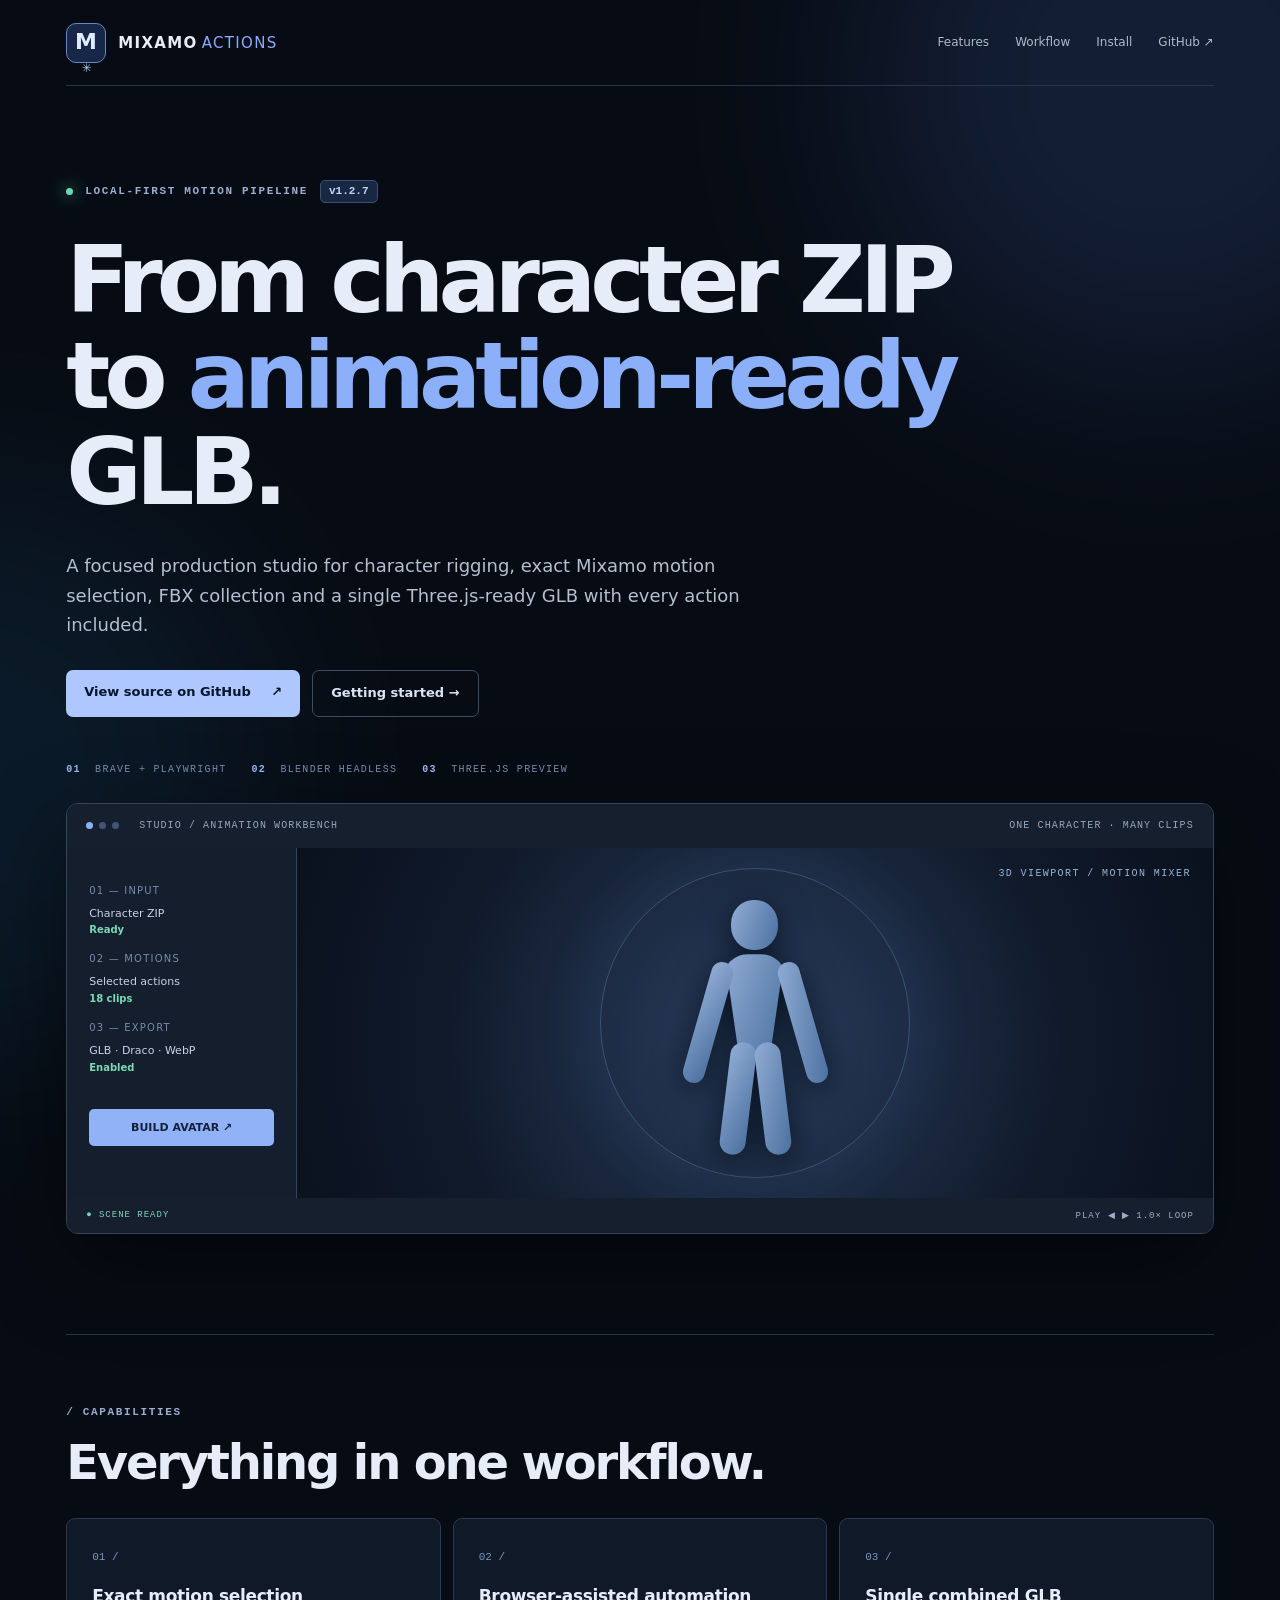
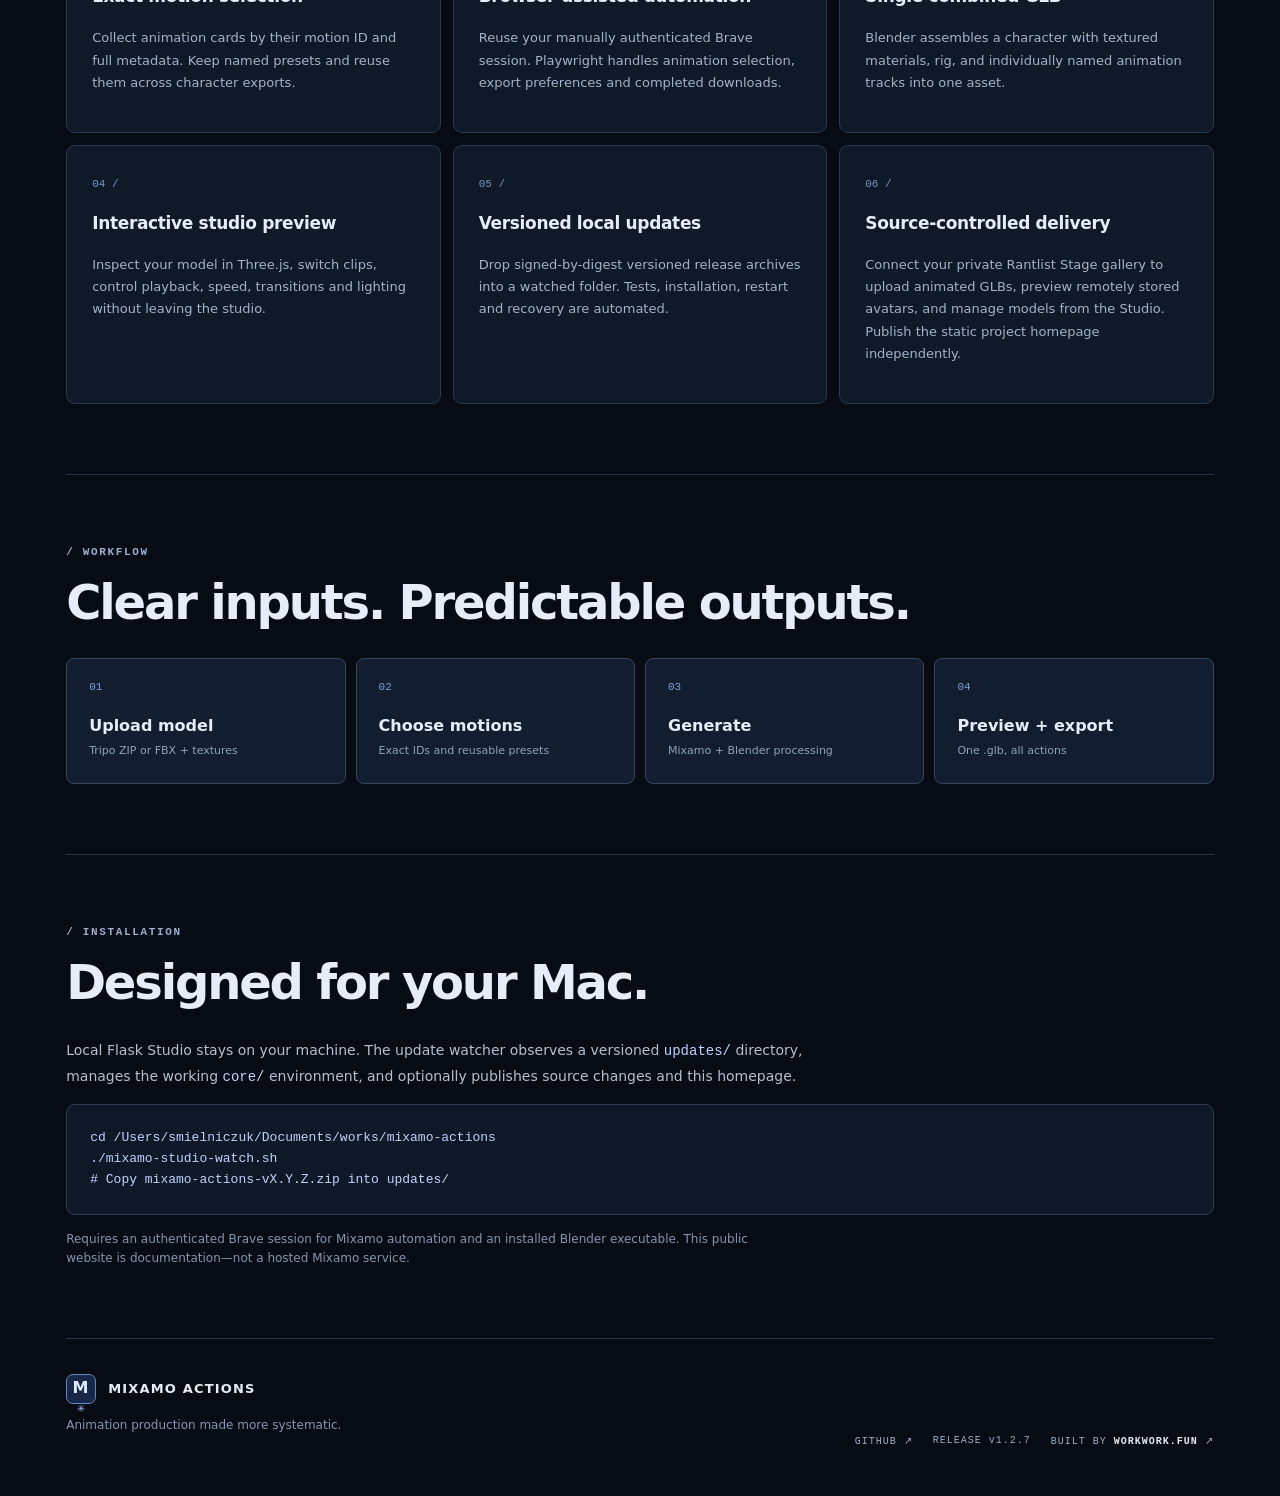
==== site/index.html @ d32d321e "release: mixamo-actions v1.2.7" ====
<!doctype html>
<html lang="en">
<head>
<meta charset="utf-8"><meta name="viewport" content="width=device-width, initial-scale=1">
<meta name="theme-color" content="#070c14"><meta name="description" content="Mixamo Actions — local motion production studio. Build animation-ready GLB characters from Mixamo and Blender.">
<title>Mixamo Actions · Animation Studio by WORKWORK.FUN</title>
<link rel="icon" type="image/svg+xml" href="favicon.svg"><link rel="stylesheet" href="styles.css">
</head>
<body>
<div class="glow glow-a"></div><div class="glow glow-b"></div>
<div class="shell">
  <header><a class="brand" href="#top" aria-label="Mixamo Actions home"><span class="mark">M<span>✳</span></span><span>MIXAMO<span class="light">ACTIONS</span></span></a><nav><a href="#features">Features</a><a href="#workflow">Workflow</a><a href="#install">Install</a><a href="https://github.com/sylwesterdigital/mixamo-actions" rel="noopener noreferrer" target="_blank">GitHub ↗</a></nav></header>
  <main id="top"><section class="hero">
    <div class="eyebrow"><span class="signal"></span> LOCAL-FIRST MOTION PIPELINE <span class="version" id="version">v1.2.7</span></div>
    <h1>From character ZIP<br>to <em>animation-ready</em> GLB.</h1>
    <p class="lead">A focused production studio for character rigging, exact Mixamo motion selection, FBX collection and a single Three.js-ready GLB with every action included.</p>
    <div class="hero-actions"><a class="action primary" href="https://github.com/sylwesterdigital/mixamo-actions" target="_blank" rel="noopener">View source on GitHub <span>↗</span></a><a class="action ghost" href="#install">Getting started →</a></div>
    <div class="facts"><span><b>01</b> BRAVE + PLAYWRIGHT</span><span><b>02</b> BLENDER HEADLESS</span><span><b>03</b> THREE.JS PREVIEW</span></div>
    <div class="stage"><div class="stage-top"><div class="three-lights"><span></span><span></span><span></span></div><span>STUDIO / ANIMATION WORKBENCH</span><span class="stage-count">ONE CHARACTER · MANY CLIPS</span></div><div class="stage-content"><div class="stage-side"><div class="mini-tag">01 — INPUT</div><div class="mini-entry">Character ZIP <strong>Ready</strong></div><div class="mini-tag">02 — MOTIONS</div><div class="mini-entry">Selected actions <strong>18 clips</strong></div><div class="mini-tag">03 — EXPORT</div><div class="mini-entry">GLB · Draco · WebP <strong>Enabled</strong></div><span class="stage-button">BUILD AVATAR ↗</span></div><div class="stage-visual"><div class="model"><div class="head"></div><div class="torso"></div><div class="arm l"></div><div class="arm r"></div><div class="leg l"></div><div class="leg r"></div></div><div class="rings"></div><span class="stage-label">3D VIEWPORT / MOTION MIXER</span></div></div><div class="stage-bottom">● SCENE READY <span>PLAY  ◀  ▶  1.0×  LOOP</span></div></div>
  </section>
  <section class="section" id="features"><div class="section-id">/ CAPABILITIES</div><h2>Everything in one workflow.</h2><div class="grid"><article><span class="num">01 /</span><h3>Exact motion selection</h3><p>Collect animation cards by their motion ID and full metadata. Keep named presets and reuse them across character exports.</p></article><article><span class="num">02 /</span><h3>Browser-assisted automation</h3><p>Reuse your manually authenticated Brave session. Playwright handles animation selection, export preferences and completed downloads.</p></article><article><span class="num">03 /</span><h3>Single combined GLB</h3><p>Blender assembles a character with textured materials, rig, and individually named animation tracks into one asset.</p></article><article><span class="num">04 /</span><h3>Interactive studio preview</h3><p>Inspect your model in Three.js, switch clips, control playback, speed, transitions and lighting without leaving the studio.</p></article><article><span class="num">05 /</span><h3>Versioned local updates</h3><p>Drop signed-by-digest versioned release archives into a watched folder. Tests, installation, restart and recovery are automated.</p></article><article><span class="num">06 /</span><h3>Source-controlled delivery</h3><p>Connect your private Rantlist Stage gallery to upload animated GLBs, preview remotely stored avatars, and manage models from the Studio. Publish the static project homepage independently.</p></article></div></section>
  <section class="section workflow" id="workflow"><div class="section-id">/ WORKFLOW</div><h2>Clear inputs. Predictable outputs.</h2><div class="pipeline"><div><b>01</b><span>Upload model</span><small>Tripo ZIP or FBX + textures</small></div><div><b>02</b><span>Choose motions</span><small>Exact IDs and reusable presets</small></div><div><b>03</b><span>Generate</span><small>Mixamo + Blender processing</small></div><div><b>04</b><span>Preview + export</span><small>One .glb, all actions</small></div></div></section>
  <section class="section install" id="install"><div class="section-id">/ INSTALLATION</div><h2>Designed for your Mac.</h2><p>Local Flask Studio stays on your machine. The update watcher observes a versioned <code>updates/</code> directory, manages the working <code>core/</code> environment, and optionally publishes source changes and this homepage.</p><pre><code>cd /Users/smielniczuk/Documents/works/mixamo-actions
./mixamo-studio-watch.sh
# Copy mixamo-actions-vX.Y.Z.zip into updates/</code></pre><div class="install-note">Requires an authenticated Brave session for Mixamo automation and an installed Blender executable. This public website is documentation—not a hosted Mixamo service.</div></section>
  </main>
  <footer><div><span class="brand footer-brand"><span class="mark">M<span>✳</span></span>MIXAMO ACTIONS</span><p>Animation production made more systematic.</p></div><div class="footer-right"><a href="https://github.com/sylwesterdigital/mixamo-actions" target="_blank" rel="noopener">GITHUB ↗</a><span id="footerVersion">RELEASE v1.2.7</span><span>BUILT BY <a href="https://workwork.fun" target="_blank" rel="noopener"><strong>WORKWORK.FUN</strong> ↗</a></span></div></footer>
</div><script src="release.js" defer></script>
</body></html>
---- site/styles.css ----
:root{--bg:#070c14;--text:#e6edf8;--muted:#8996ab;--line:#27354a;--accent:#acc4ff}*{box-sizing:border-box}html{scroll-behavior:smooth}body{margin:0;background:var(--bg);color:var(--text);font:14px/1.6 system-ui,-apple-system,'Segoe UI',sans-serif}a{color:inherit;text-decoration:none}a:focus-visible{outline:2px solid #a6bfff;outline-offset:4px}.glow{position:absolute;z-index:-1;pointer-events:none;border-radius:50%;filter:blur(100px);opacity:.16}.glow-a{width:600px;height:600px;background:#567cdd;top:-220px;right:-180px}.glow-b{width:550px;height:550px;background:#236894;top:500px;left:-300px}.shell{max-width:1250px;margin:auto;padding:0 clamp(18px,4vw,52px)}header{height:86px;display:flex;align-items:center;justify-content:space-between;border-bottom:1px solid var(--line)}.brand{font-size:15px;font-weight:900;letter-spacing:.09em;display:flex;align-items:center;gap:12px}.brand .light{font-weight:400;color:#8daaff;margin-left:4px}.mark{display:grid;place-items:center;background:#172747;color:#e0ecff;border:1px solid #6588c0;border-radius:10px;width:40px;height:40px;font-size:22px;letter-spacing:-.16em;padding-right:4px}.mark span{font-size:12px;color:#acc7ff;margin-left:1px}nav{display:flex;align-items:center;gap:26px;color:#aeb9ca;font-size:12px}nav a:hover,.footer-right a:hover{color:#dfeaff}.hero{padding:94px 0 100px}.eyebrow,.section-id{font:700 11px/1.4 ui-monospace,Menlo,monospace;letter-spacing:.15em;color:#9aafd1}.eyebrow{display:flex;align-items:center;gap:12px}.signal{width:7px;height:7px;border-radius:50%;background:#65dcb4;box-shadow:0 0 16px #63d9bc}.version{border:1px solid #395078;background:#182742;padding:3px 8px;border-radius:5px;letter-spacing:0;color:#c3d5ff}.hero h1{font-size:clamp(46px,7.2vw,96px);letter-spacing:-.065em;font-weight:750;line-height:1.04;margin:30px 0;max-width:990px}.hero h1 em{font-style:normal;color:#8baff8}.lead{color:#b5bfd0;max-width:690px;font-size:18px;line-height:1.65}.hero-actions{display:flex;gap:12px;margin:30px 0 47px;flex-wrap:wrap}.action{padding:12px 18px;border-radius:7px;font-weight:700;font-size:13px}.action.primary{background:#afc7ff;color:#07162c}.action.primary:hover{background:#d5e2ff}.action.ghost{border:1px solid #3d4c66;color:#d9e4f5}.action span{margin-left:16px}.facts{display:flex;flex-wrap:wrap;gap:25px;margin-bottom:28px;font:10px ui-monospace,monospace;letter-spacing:.13em;color:#768aaa}.facts b{color:#96b6eb;margin-right:7px}.stage{border:1px solid #33445c;border-radius:12px;background:#101927;overflow:hidden;box-shadow:0 30px 90px #0007}.stage-top,.stage-bottom{height:44px;padding:0 19px;display:flex;align-items:center;gap:20px;background:#151f2e;font:10px ui-monospace,monospace;letter-spacing:.11em;color:#95a7c0}.stage-top .three-lights{display:flex;gap:6px}.three-lights span{height:7px;width:7px;background:#425576;border-radius:50%}.three-lights span:first-child{background:#8ab1fa}.stage-count{margin-left:auto}.stage-content{display:grid;grid-template-columns:230px 1fr;min-height:350px}.stage-side{padding:22px;background:#141e2d;border-right:1px solid #33445c}.mini-tag{font-size:10px;color:#748cae;letter-spacing:.12em;margin:13px 0 6px}.mini-entry{font-size:11px;color:#c5d3e5}.mini-entry strong{font-size:10px;color:#7bd9b7;display:block}.stage-button{display:block;padding:10px;background:#92b2f7;color:#13213b;border-radius:5px;font-size:11px;font-weight:850;text-align:center;margin-top:33px}.stage-visual{position:relative;display:grid;place-items:center;background:radial-gradient(circle at 50% 55%,#2b3e5e 0%,#101a2b 62%,#0a111e 100%);overflow:hidden}.stage-visual:after{content:'';position:absolute;width:120%;height:100%;left:-10%;top:40%;background:repeating-linear-gradient(transparent 0px,transparent 32px,#6e91bd29 33px);transform:perspective(450px) rotateX(68deg);transform-origin:bottom}.model{height:245px;width:130px;position:relative;z-index:2;filter:drop-shadow(0 8px 16px #081322)}.model div{position:absolute;background:linear-gradient(110deg,#91add5,#4b709f);border-radius:25px}.model .head{width:47px;height:50px;left:41px;top:0;border-radius:48%}.model .torso{width:63px;height:100px;left:33px;top:54px;clip-path:polygon(2% 0,98% 0,75% 100%,25% 100%)}.model .arm{width:22px;height:125px;top:60px}.model .arm.l{left:7px;transform:rotate(16deg)}.model .arm.r{right:6px;transform:rotate(-16deg)}.model .leg{width:26px;height:113px;top:142px}.model .leg.l{left:35px;transform:rotate(7deg)}.model .leg.r{right:34px;transform:rotate(-7deg)}.rings{border:1px solid #88bbfb44;width:310px;height:310px;border-radius:50%;position:absolute;z-index:1;box-shadow:0 0 80px #7cacff15}.stage-label{position:absolute;top:20px;right:22px;color:#97b5d8;font:10px monospace;letter-spacing:.14em}.stage-bottom{height:35px;font-size:9px;color:#7fd2b7;justify-content:space-between}.stage-bottom span{color:#9faccc}.section{padding:70px 0;border-top:1px solid #27354a}.section h2{font-size:clamp(30px,4vw,48px);line-height:1.14;letter-spacing:-.045em;margin:15px 0 28px}.grid{display:grid;grid-template-columns:repeat(3,1fr);gap:12px}.grid article{background:#101928;border:1px solid #283a54;padding:25px;border-radius:9px;min-height:205px}.num{color:#7795c0;font:11px monospace}.grid h3{font-size:17px;letter-spacing:-.02em}.grid p{color:#a4b3c8;font-size:13px;line-height:1.7}.pipeline{display:grid;grid-template-columns:repeat(4,1fr);gap:10px}.pipeline>div{border:1px solid #344762;border-radius:8px;padding:22px;background:#121e30}.pipeline b{display:block;color:#7c9fd2;font:11px monospace;margin-bottom:20px}.pipeline span{display:block;font-size:16px;font-weight:750}.pipeline small{color:#8fa2be;font-size:11px}.install>p{max-width:760px;color:#b3c0d1;line-height:1.8}.install code{font-family:ui-monospace,SFMono-Regular,monospace;color:#bed4ff}.install pre{background:#0f1827;border:1px solid #293e5a;padding:23px;border-radius:9px;overflow:auto;font-size:13px}.install-note{margin-top:15px;color:#8395b0;font-size:12px;max-width:720px}footer{border-top:1px solid #2b3a51;padding:35px 0 50px;display:flex;align-items:flex-end;justify-content:space-between;gap:25px}footer p{font-size:12px;color:#8497b4}.footer-brand{font-size:13px}.footer-brand .mark{height:30px;width:30px;font-size:16px;border-radius:7px}.footer-brand .mark span{font-size:10px}.footer-right{display:flex;flex-wrap:wrap;gap:20px;font:10px monospace;letter-spacing:.1em;color:#9baec7}.footer-right strong{color:#e1e9f6}@media(max-width:800px){nav{gap:13px;font-size:11px}.grid{grid-template-columns:repeat(2,1fr)}.pipeline{grid-template-columns:repeat(2,1fr)}.hero{padding:65px 0}.stage-content{grid-template-columns:190px 1fr}}@media(max-width:540px){header{height:70px}nav a:not(:last-child){display:none}.hero{padding:48px 0}.hero h1{font-size:45px}.lead{font-size:15px}.stage-count,.stage-label{display:none}.stage-content{grid-template-columns:1fr}.stage-side{display:none}.stage-visual{height:300px}.grid{grid-template-columns:1fr}.pipeline{grid-template-columns:1fr}footer{align-items:flex-start;flex-direction:column}.section{padding:55px 0}}
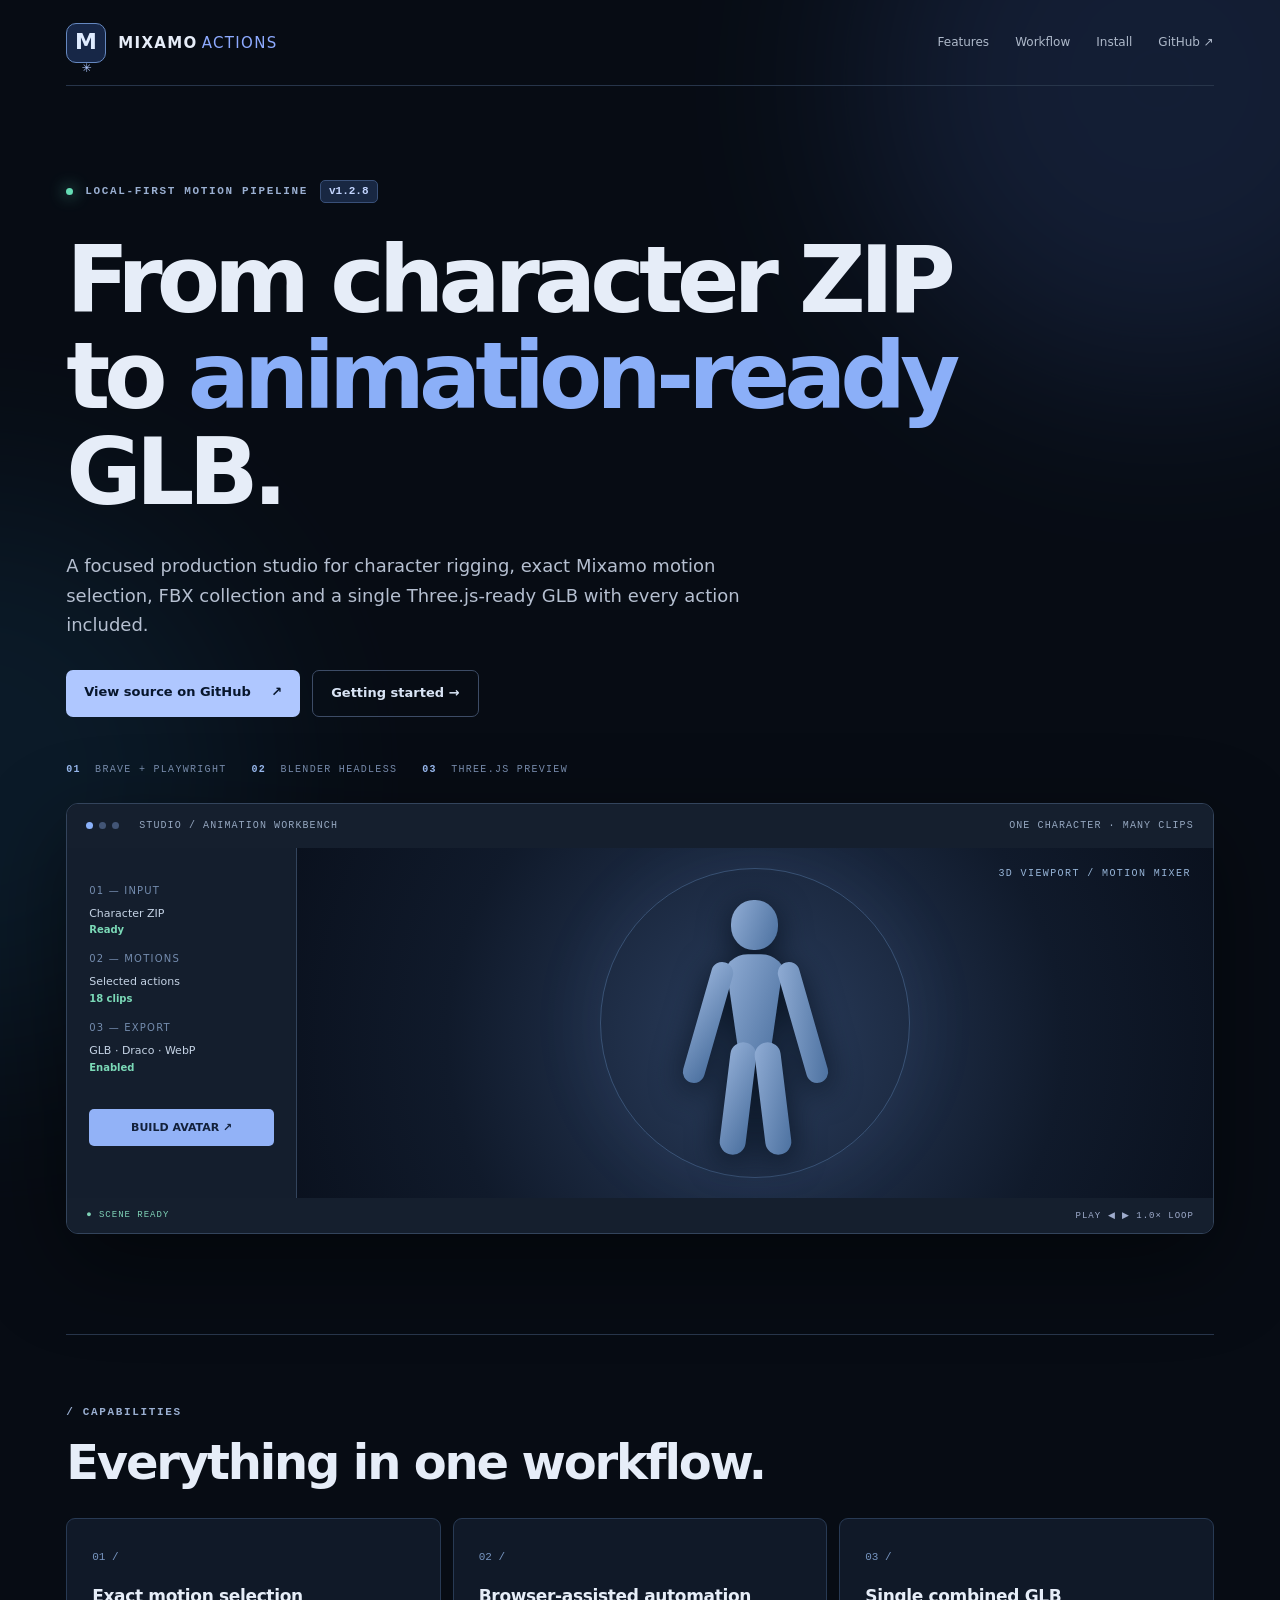
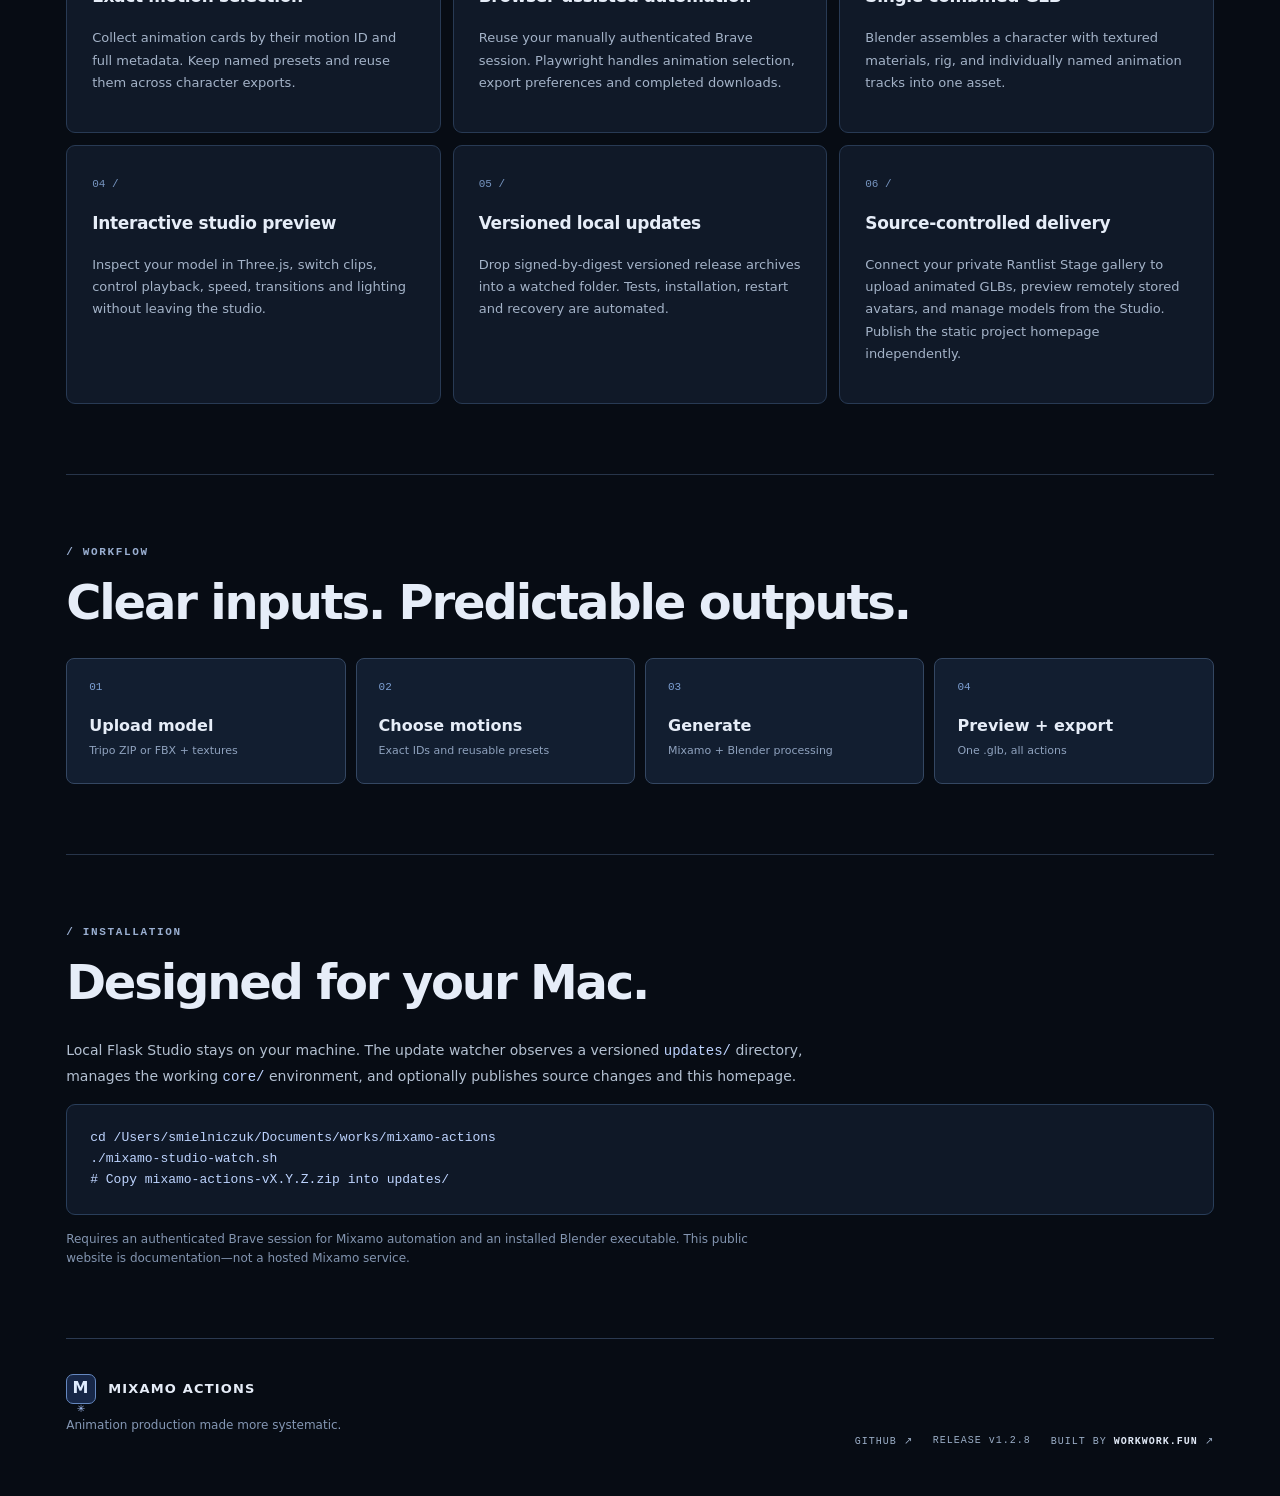
==== commit b12f35ce: "release: mixamo-actions v1.2.8" ====
--- a/site/index.html
+++ b/site/index.html
@@ -11,7 +11,7 @@
 <div class="shell">
   <header><a class="brand" href="#top" aria-label="Mixamo Actions home"><span class="mark">M<span>✳</span></span><span>MIXAMO<span class="light">ACTIONS</span></span></a><nav><a href="#features">Features</a><a href="#workflow">Workflow</a><a href="#install">Install</a><a href="https://github.com/sylwesterdigital/mixamo-actions" rel="noopener noreferrer" target="_blank">GitHub ↗</a></nav></header>
   <main id="top"><section class="hero">
-    <div class="eyebrow"><span class="signal"></span> LOCAL-FIRST MOTION PIPELINE <span class="version" id="version">v1.2.7</span></div>
+    <div class="eyebrow"><span class="signal"></span> LOCAL-FIRST MOTION PIPELINE <span class="version" id="version">v1.2.8</span></div>
     <h1>From character ZIP<br>to <em>animation-ready</em> GLB.</h1>
     <p class="lead">A focused production studio for character rigging, exact Mixamo motion selection, FBX collection and a single Three.js-ready GLB with every action included.</p>
     <div class="hero-actions"><a class="action primary" href="https://github.com/sylwesterdigital/mixamo-actions" target="_blank" rel="noopener">View source on GitHub <span>↗</span></a><a class="action ghost" href="#install">Getting started →</a></div>
@@ -24,6 +24,6 @@
 ./mixamo-studio-watch.sh
 # Copy mixamo-actions-vX.Y.Z.zip into updates/</code></pre><div class="install-note">Requires an authenticated Brave session for Mixamo automation and an installed Blender executable. This public website is documentation—not a hosted Mixamo service.</div></section>
   </main>
-  <footer><div><span class="brand footer-brand"><span class="mark">M<span>✳</span></span>MIXAMO ACTIONS</span><p>Animation production made more systematic.</p></div><div class="footer-right"><a href="https://github.com/sylwesterdigital/mixamo-actions" target="_blank" rel="noopener">GITHUB ↗</a><span id="footerVersion">RELEASE v1.2.7</span><span>BUILT BY <a href="https://workwork.fun" target="_blank" rel="noopener"><strong>WORKWORK.FUN</strong> ↗</a></span></div></footer>
+  <footer><div><span class="brand footer-brand"><span class="mark">M<span>✳</span></span>MIXAMO ACTIONS</span><p>Animation production made more systematic.</p></div><div class="footer-right"><a href="https://github.com/sylwesterdigital/mixamo-actions" target="_blank" rel="noopener">GITHUB ↗</a><span id="footerVersion">RELEASE v1.2.8</span><span>BUILT BY <a href="https://workwork.fun" target="_blank" rel="noopener"><strong>WORKWORK.FUN</strong> ↗</a></span></div></footer>
 </div><script src="release.js" defer></script>
 </body></html>
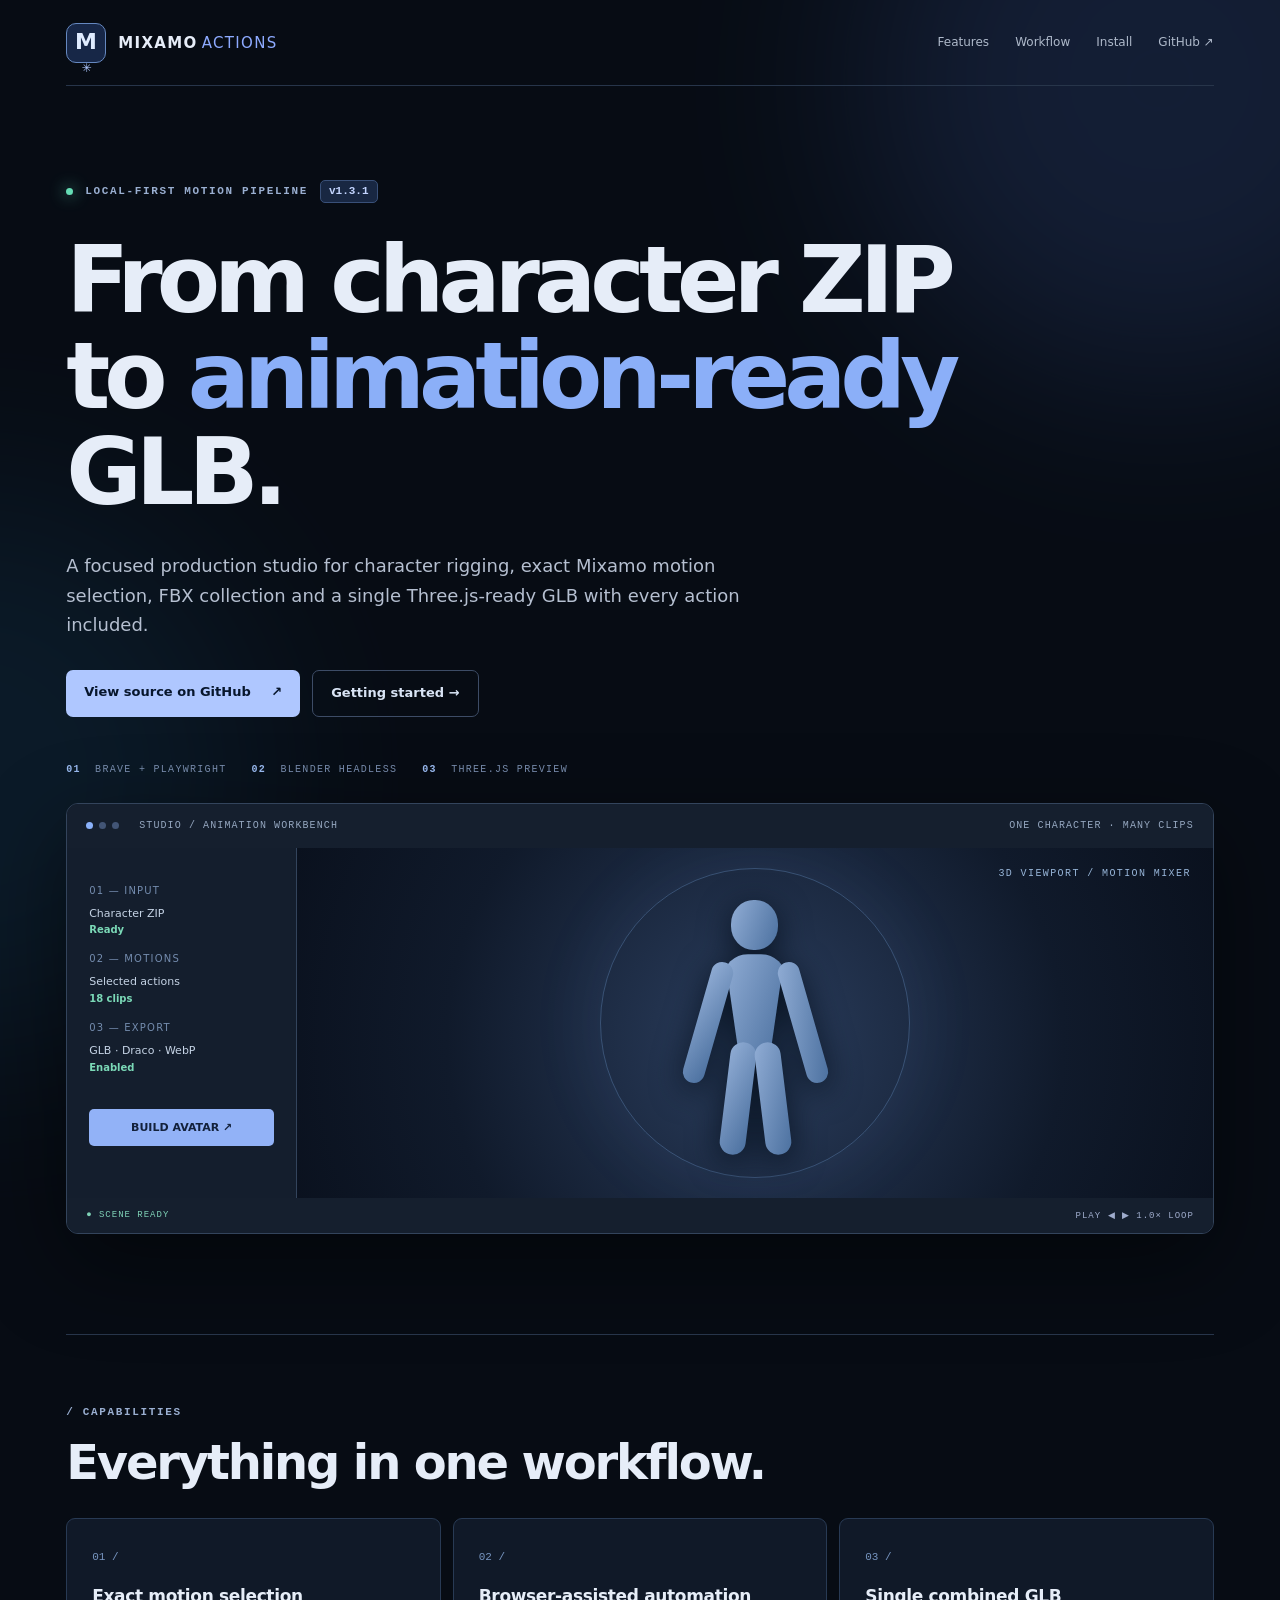
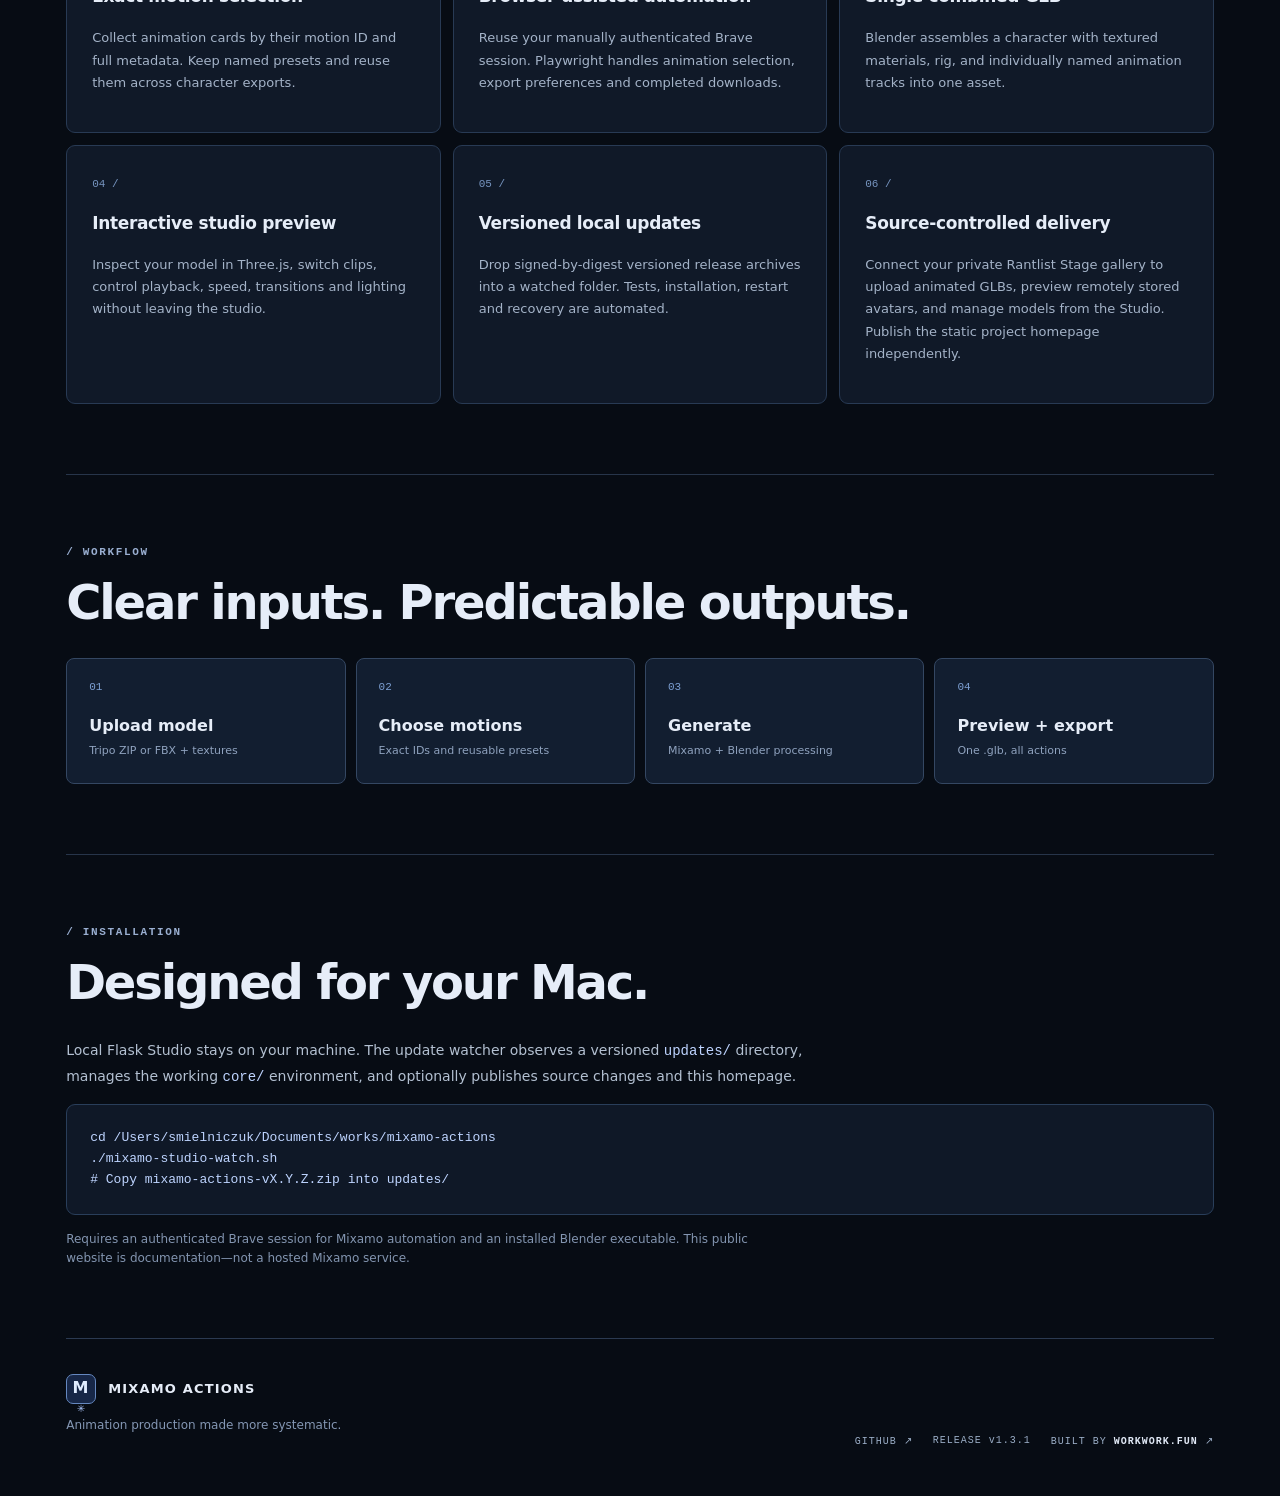
==== commit d43bd6f1: "release: mixamo-actions v1.3.1" ====
--- a/site/index.html
+++ b/site/index.html
@@ -11,7 +11,7 @@
 <div class="shell">
   <header><a class="brand" href="#top" aria-label="Mixamo Actions home"><span class="mark">M<span>✳</span></span><span>MIXAMO<span class="light">ACTIONS</span></span></a><nav><a href="#features">Features</a><a href="#workflow">Workflow</a><a href="#install">Install</a><a href="https://github.com/sylwesterdigital/mixamo-actions" rel="noopener noreferrer" target="_blank">GitHub ↗</a></nav></header>
   <main id="top"><section class="hero">
-    <div class="eyebrow"><span class="signal"></span> LOCAL-FIRST MOTION PIPELINE <span class="version" id="version">v1.2.8</span></div>
+    <div class="eyebrow"><span class="signal"></span> LOCAL-FIRST MOTION PIPELINE <span class="version" id="version">v1.3.1</span></div>
     <h1>From character ZIP<br>to <em>animation-ready</em> GLB.</h1>
     <p class="lead">A focused production studio for character rigging, exact Mixamo motion selection, FBX collection and a single Three.js-ready GLB with every action included.</p>
     <div class="hero-actions"><a class="action primary" href="https://github.com/sylwesterdigital/mixamo-actions" target="_blank" rel="noopener">View source on GitHub <span>↗</span></a><a class="action ghost" href="#install">Getting started →</a></div>
@@ -24,6 +24,6 @@
 ./mixamo-studio-watch.sh
 # Copy mixamo-actions-vX.Y.Z.zip into updates/</code></pre><div class="install-note">Requires an authenticated Brave session for Mixamo automation and an installed Blender executable. This public website is documentation—not a hosted Mixamo service.</div></section>
   </main>
-  <footer><div><span class="brand footer-brand"><span class="mark">M<span>✳</span></span>MIXAMO ACTIONS</span><p>Animation production made more systematic.</p></div><div class="footer-right"><a href="https://github.com/sylwesterdigital/mixamo-actions" target="_blank" rel="noopener">GITHUB ↗</a><span id="footerVersion">RELEASE v1.2.8</span><span>BUILT BY <a href="https://workwork.fun" target="_blank" rel="noopener"><strong>WORKWORK.FUN</strong> ↗</a></span></div></footer>
+  <footer><div><span class="brand footer-brand"><span class="mark">M<span>✳</span></span>MIXAMO ACTIONS</span><p>Animation production made more systematic.</p></div><div class="footer-right"><a href="https://github.com/sylwesterdigital/mixamo-actions" target="_blank" rel="noopener">GITHUB ↗</a><span id="footerVersion">RELEASE v1.3.1</span><span>BUILT BY <a href="https://workwork.fun" target="_blank" rel="noopener"><strong>WORKWORK.FUN</strong> ↗</a></span></div></footer>
 </div><script src="release.js" defer></script>
 </body></html>
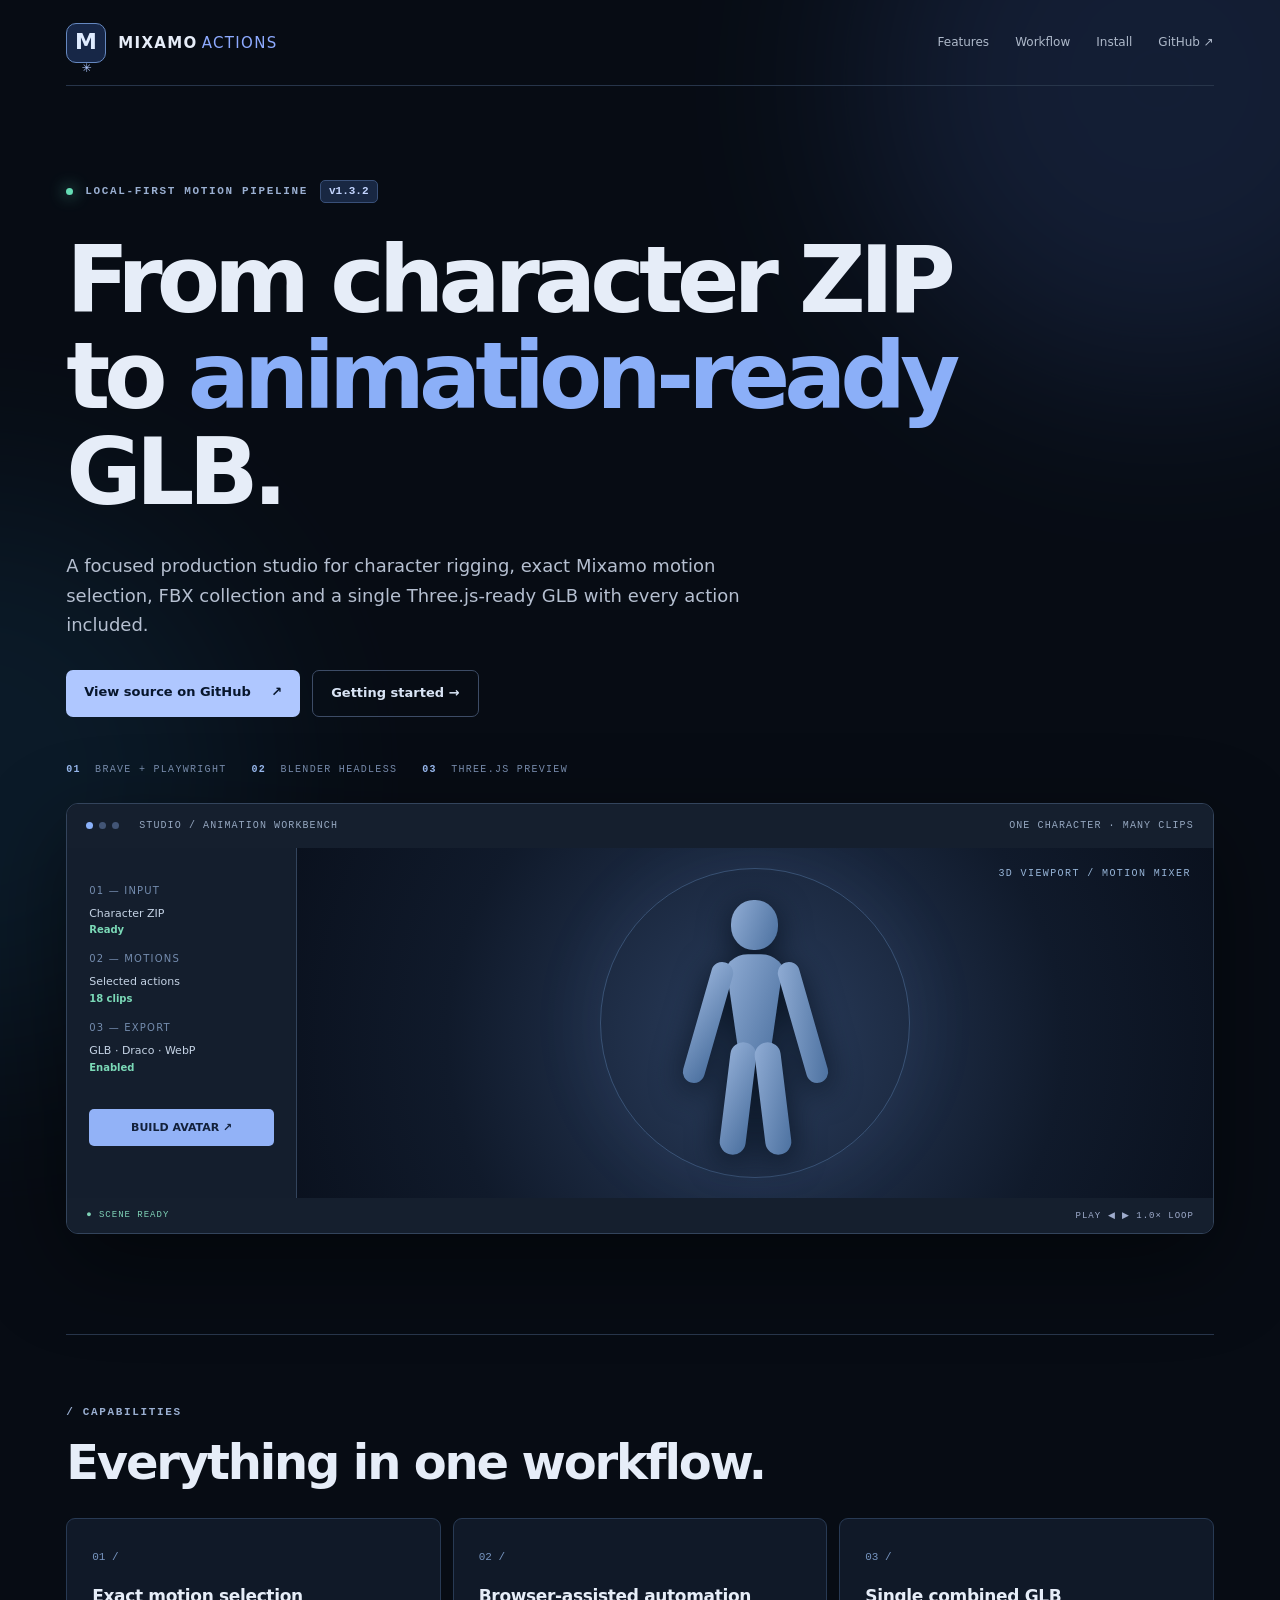
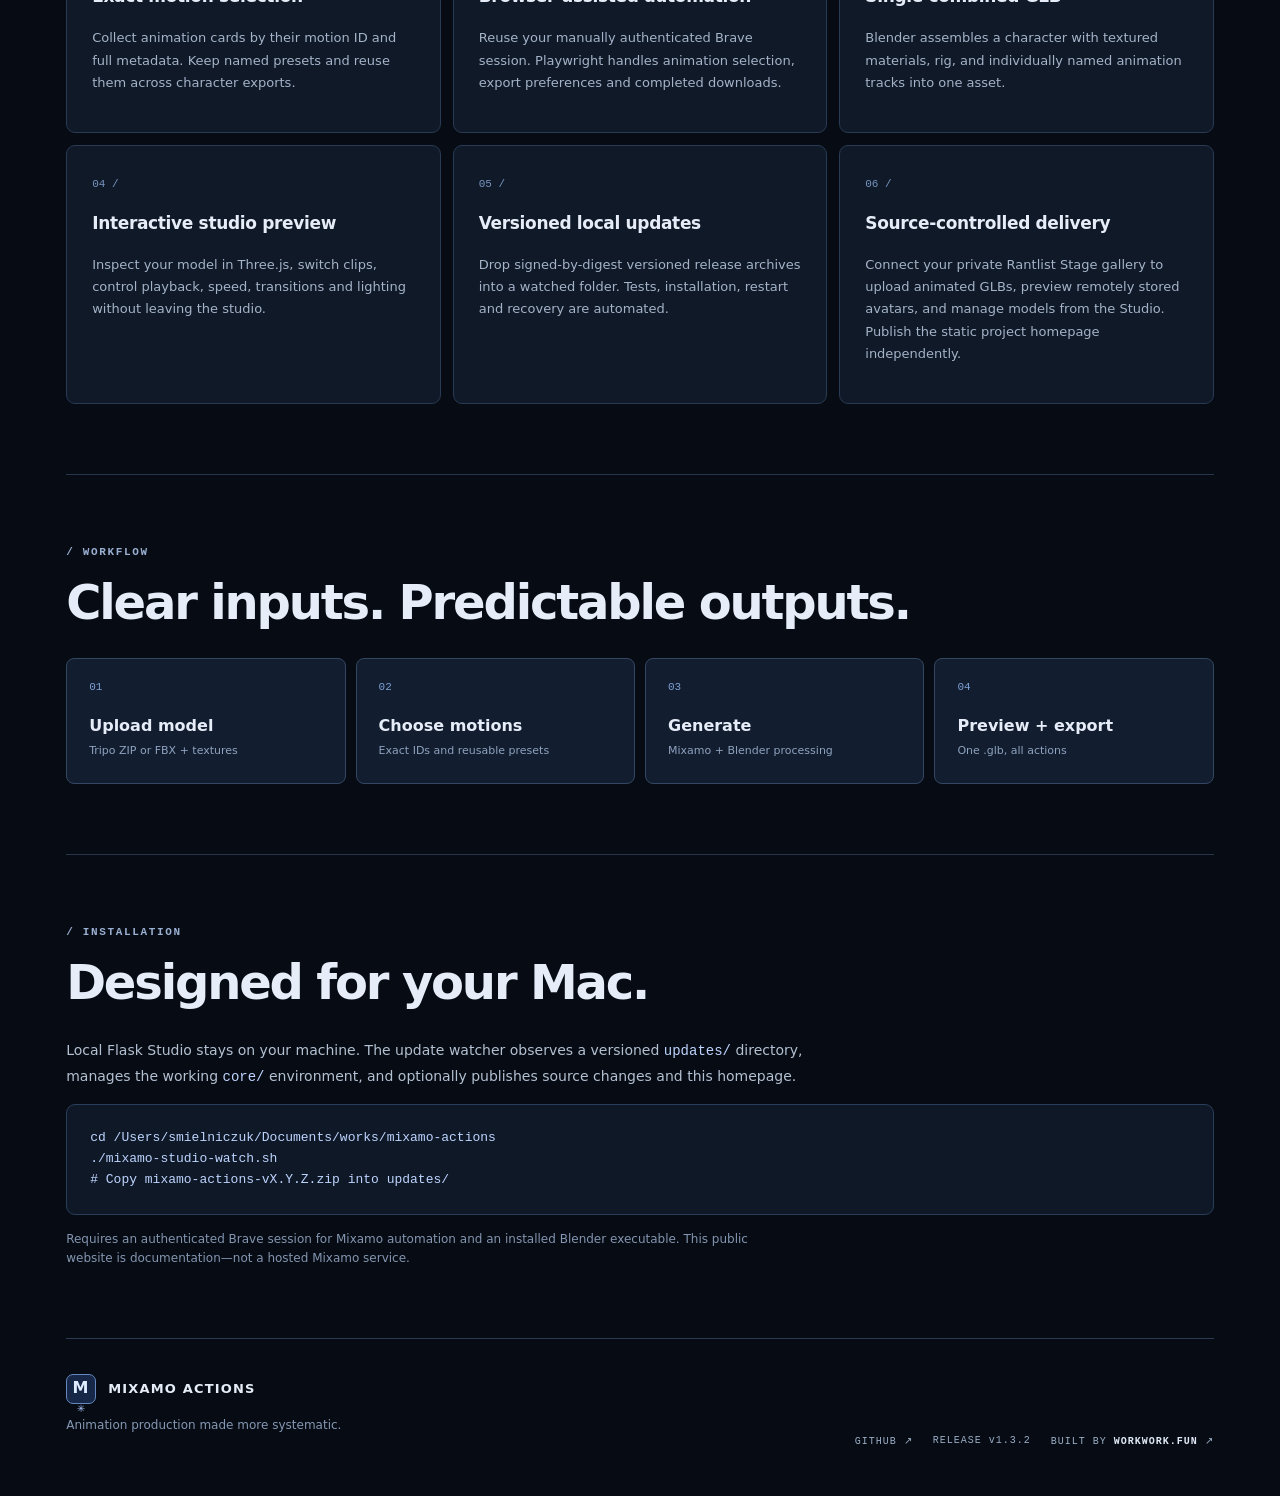
==== commit ad1bb21b: "release: mixamo-actions v1.3.2" ====
--- a/site/index.html
+++ b/site/index.html
@@ -11,7 +11,7 @@
 <div class="shell">
   <header><a class="brand" href="#top" aria-label="Mixamo Actions home"><span class="mark">M<span>✳</span></span><span>MIXAMO<span class="light">ACTIONS</span></span></a><nav><a href="#features">Features</a><a href="#workflow">Workflow</a><a href="#install">Install</a><a href="https://github.com/sylwesterdigital/mixamo-actions" rel="noopener noreferrer" target="_blank">GitHub ↗</a></nav></header>
   <main id="top"><section class="hero">
-    <div class="eyebrow"><span class="signal"></span> LOCAL-FIRST MOTION PIPELINE <span class="version" id="version">v1.3.1</span></div>
+    <div class="eyebrow"><span class="signal"></span> LOCAL-FIRST MOTION PIPELINE <span class="version" id="version">v1.3.2</span></div>
     <h1>From character ZIP<br>to <em>animation-ready</em> GLB.</h1>
     <p class="lead">A focused production studio for character rigging, exact Mixamo motion selection, FBX collection and a single Three.js-ready GLB with every action included.</p>
     <div class="hero-actions"><a class="action primary" href="https://github.com/sylwesterdigital/mixamo-actions" target="_blank" rel="noopener">View source on GitHub <span>↗</span></a><a class="action ghost" href="#install">Getting started →</a></div>
@@ -24,6 +24,6 @@
 ./mixamo-studio-watch.sh
 # Copy mixamo-actions-vX.Y.Z.zip into updates/</code></pre><div class="install-note">Requires an authenticated Brave session for Mixamo automation and an installed Blender executable. This public website is documentation—not a hosted Mixamo service.</div></section>
   </main>
-  <footer><div><span class="brand footer-brand"><span class="mark">M<span>✳</span></span>MIXAMO ACTIONS</span><p>Animation production made more systematic.</p></div><div class="footer-right"><a href="https://github.com/sylwesterdigital/mixamo-actions" target="_blank" rel="noopener">GITHUB ↗</a><span id="footerVersion">RELEASE v1.3.1</span><span>BUILT BY <a href="https://workwork.fun" target="_blank" rel="noopener"><strong>WORKWORK.FUN</strong> ↗</a></span></div></footer>
+  <footer><div><span class="brand footer-brand"><span class="mark">M<span>✳</span></span>MIXAMO ACTIONS</span><p>Animation production made more systematic.</p></div><div class="footer-right"><a href="https://github.com/sylwesterdigital/mixamo-actions" target="_blank" rel="noopener">GITHUB ↗</a><span id="footerVersion">RELEASE v1.3.2</span><span>BUILT BY <a href="https://workwork.fun" target="_blank" rel="noopener"><strong>WORKWORK.FUN</strong> ↗</a></span></div></footer>
 </div><script src="release.js" defer></script>
 </body></html>
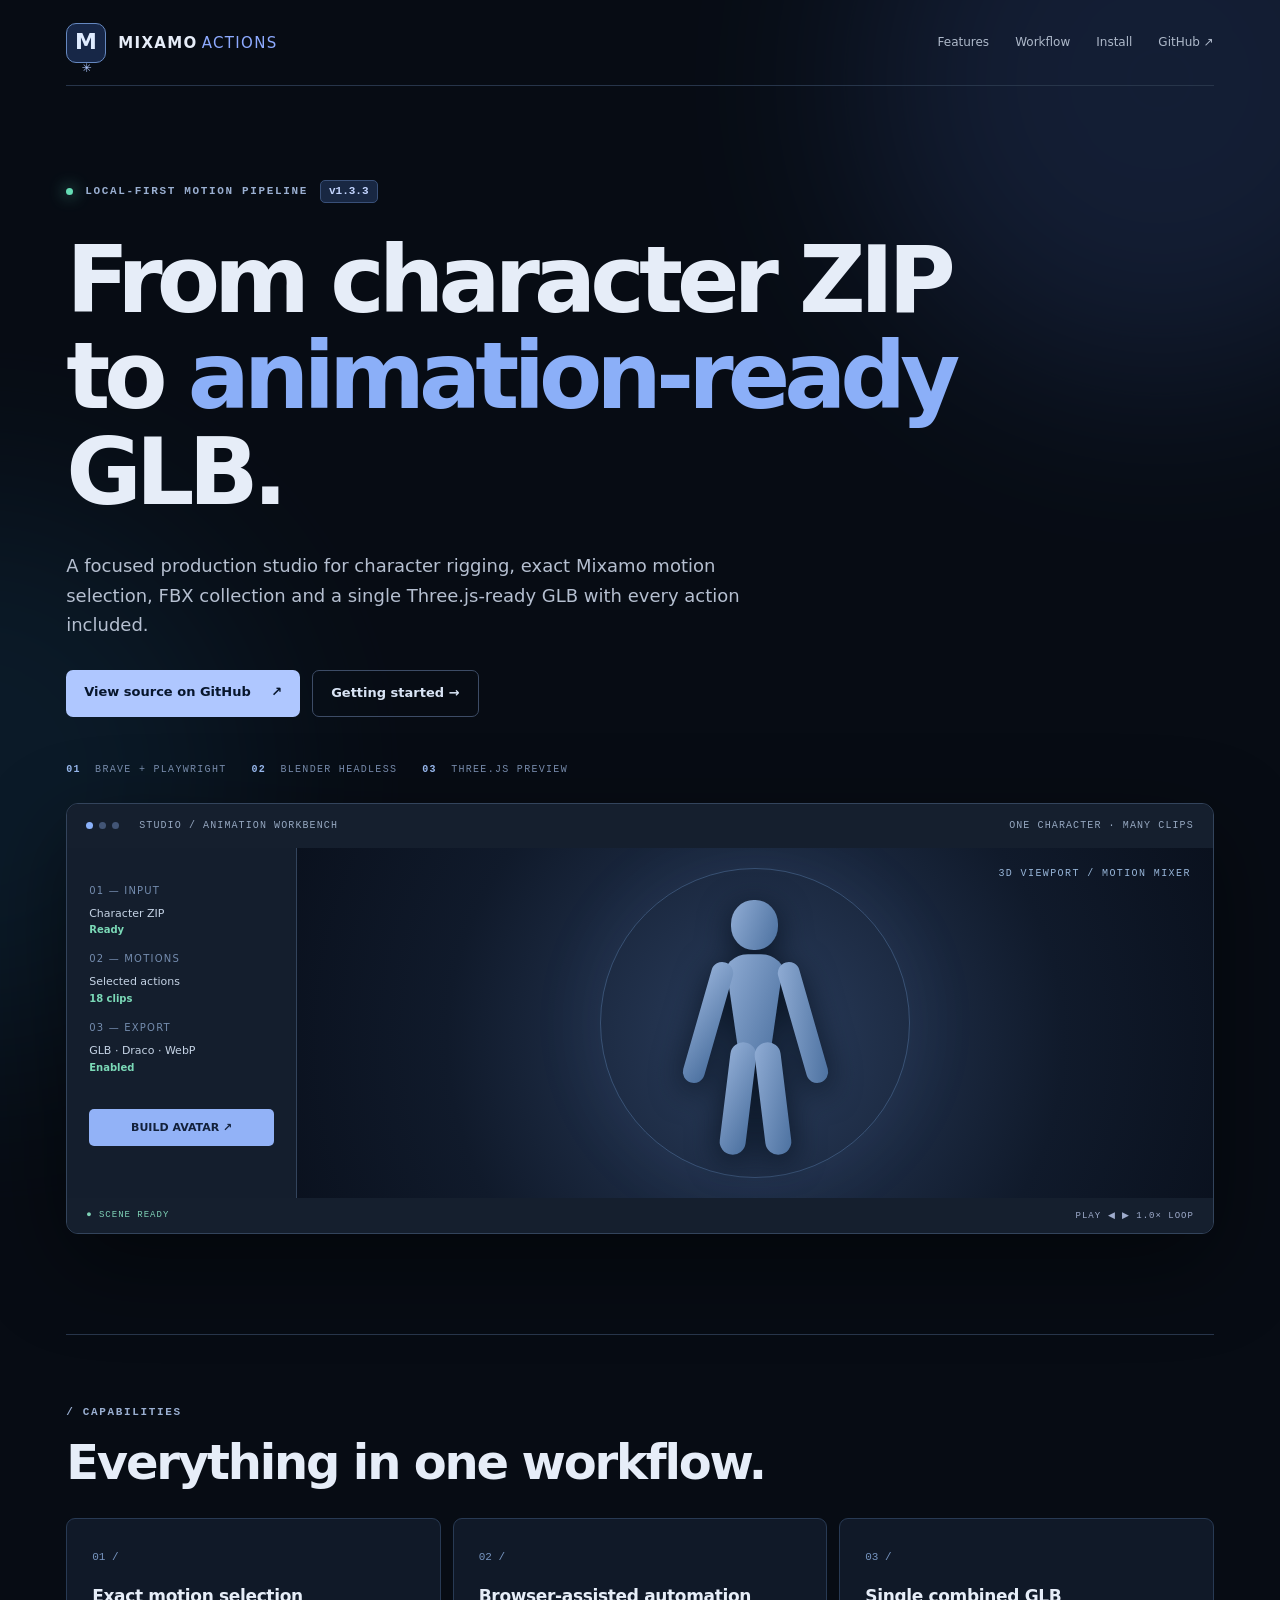
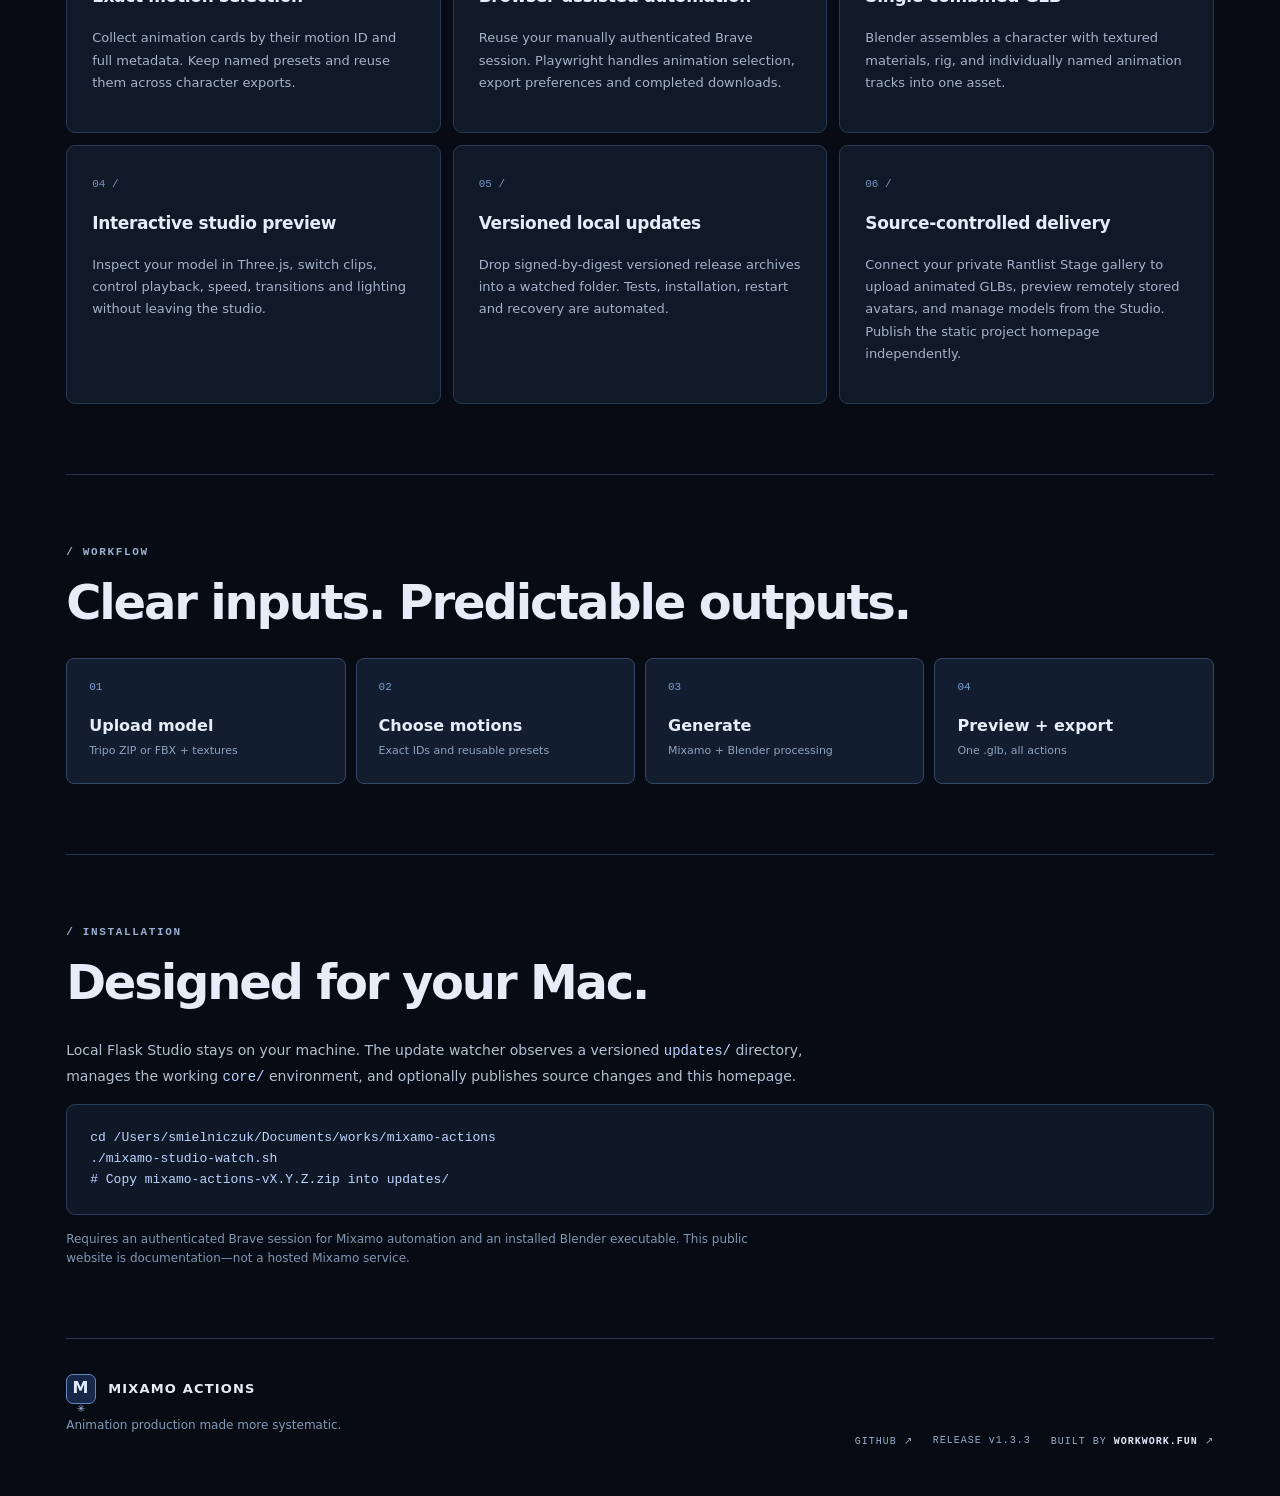
==== commit 8deca9c7: "release: mixamo-actions v1.3.3" ====
--- a/site/index.html
+++ b/site/index.html
@@ -11,7 +11,7 @@
 <div class="shell">
   <header><a class="brand" href="#top" aria-label="Mixamo Actions home"><span class="mark">M<span>✳</span></span><span>MIXAMO<span class="light">ACTIONS</span></span></a><nav><a href="#features">Features</a><a href="#workflow">Workflow</a><a href="#install">Install</a><a href="https://github.com/sylwesterdigital/mixamo-actions" rel="noopener noreferrer" target="_blank">GitHub ↗</a></nav></header>
   <main id="top"><section class="hero">
-    <div class="eyebrow"><span class="signal"></span> LOCAL-FIRST MOTION PIPELINE <span class="version" id="version">v1.3.2</span></div>
+    <div class="eyebrow"><span class="signal"></span> LOCAL-FIRST MOTION PIPELINE <span class="version" id="version">v1.3.3</span></div>
     <h1>From character ZIP<br>to <em>animation-ready</em> GLB.</h1>
     <p class="lead">A focused production studio for character rigging, exact Mixamo motion selection, FBX collection and a single Three.js-ready GLB with every action included.</p>
     <div class="hero-actions"><a class="action primary" href="https://github.com/sylwesterdigital/mixamo-actions" target="_blank" rel="noopener">View source on GitHub <span>↗</span></a><a class="action ghost" href="#install">Getting started →</a></div>
@@ -24,6 +24,6 @@
 ./mixamo-studio-watch.sh
 # Copy mixamo-actions-vX.Y.Z.zip into updates/</code></pre><div class="install-note">Requires an authenticated Brave session for Mixamo automation and an installed Blender executable. This public website is documentation—not a hosted Mixamo service.</div></section>
   </main>
-  <footer><div><span class="brand footer-brand"><span class="mark">M<span>✳</span></span>MIXAMO ACTIONS</span><p>Animation production made more systematic.</p></div><div class="footer-right"><a href="https://github.com/sylwesterdigital/mixamo-actions" target="_blank" rel="noopener">GITHUB ↗</a><span id="footerVersion">RELEASE v1.3.2</span><span>BUILT BY <a href="https://workwork.fun" target="_blank" rel="noopener"><strong>WORKWORK.FUN</strong> ↗</a></span></div></footer>
+  <footer><div><span class="brand footer-brand"><span class="mark">M<span>✳</span></span>MIXAMO ACTIONS</span><p>Animation production made more systematic.</p></div><div class="footer-right"><a href="https://github.com/sylwesterdigital/mixamo-actions" target="_blank" rel="noopener">GITHUB ↗</a><span id="footerVersion">RELEASE v1.3.3</span><span>BUILT BY <a href="https://workwork.fun" target="_blank" rel="noopener"><strong>WORKWORK.FUN</strong> ↗</a></span></div></footer>
 </div><script src="release.js" defer></script>
 </body></html>
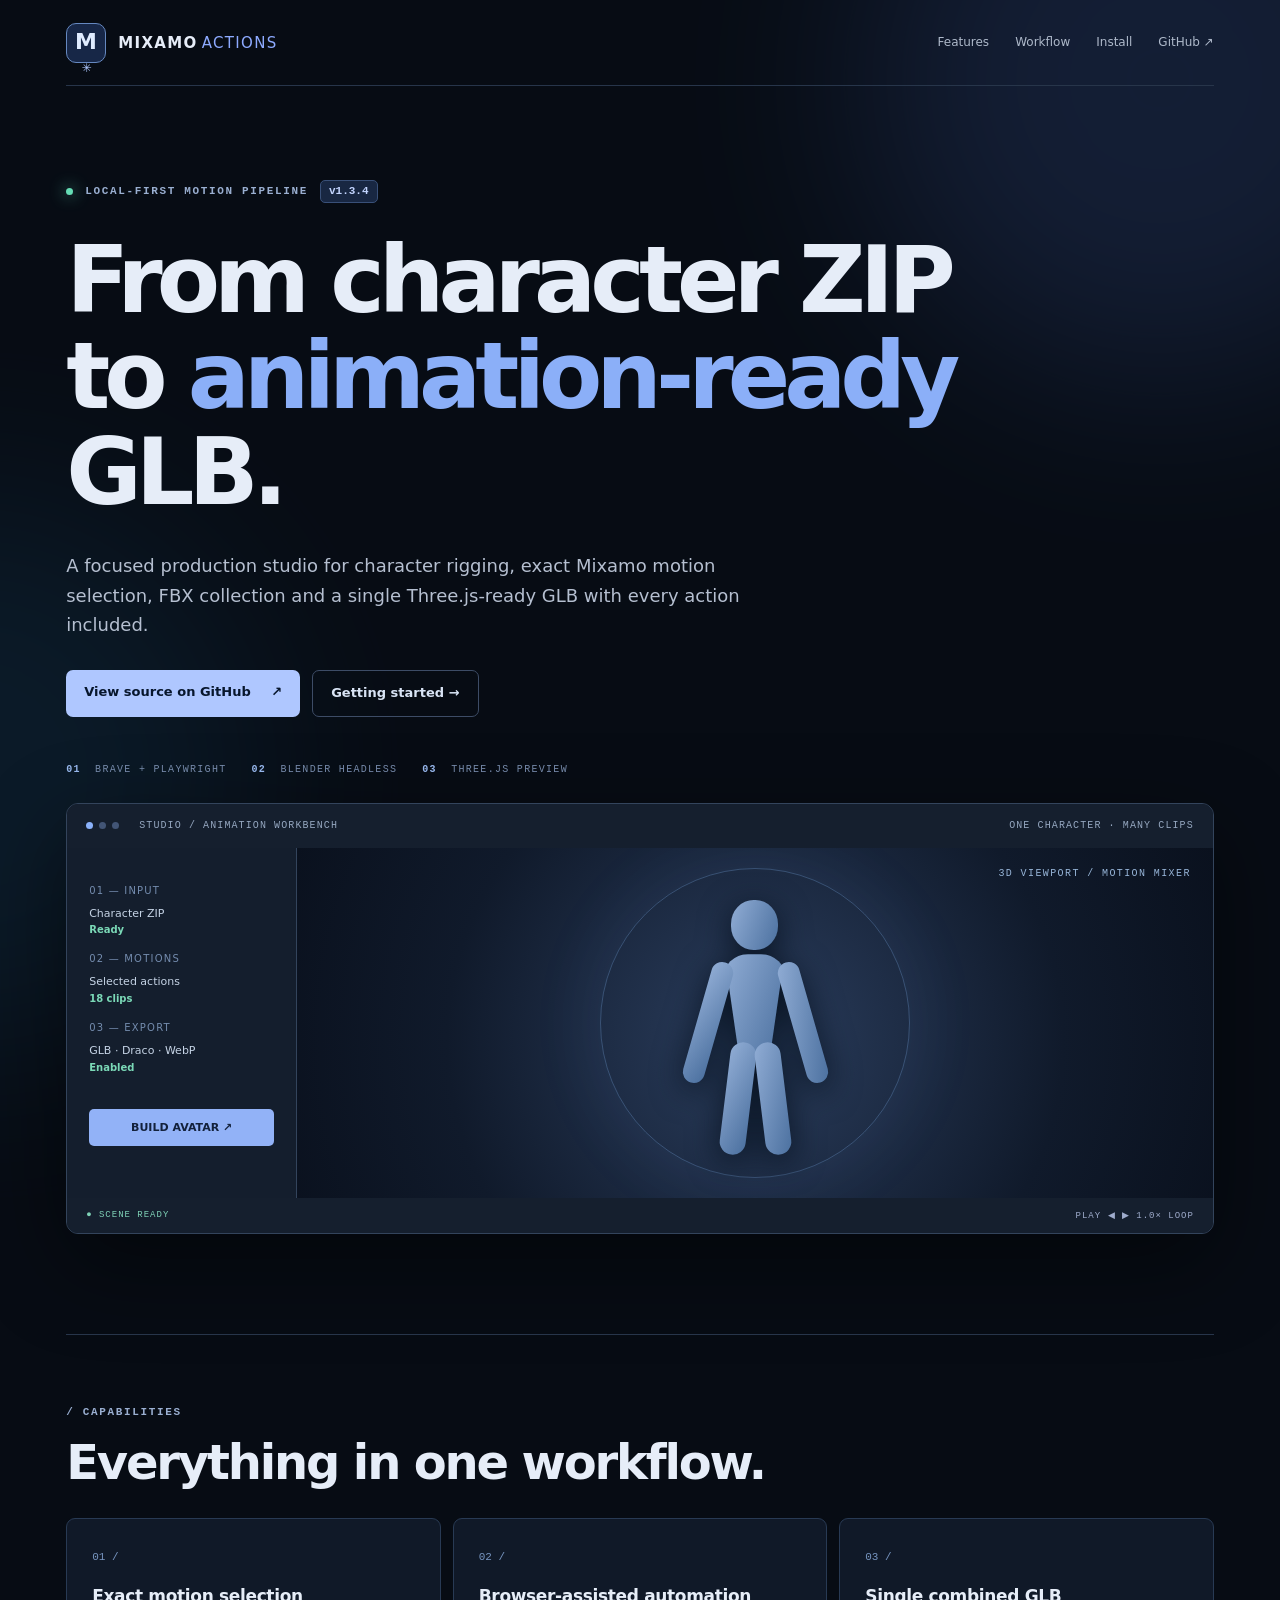
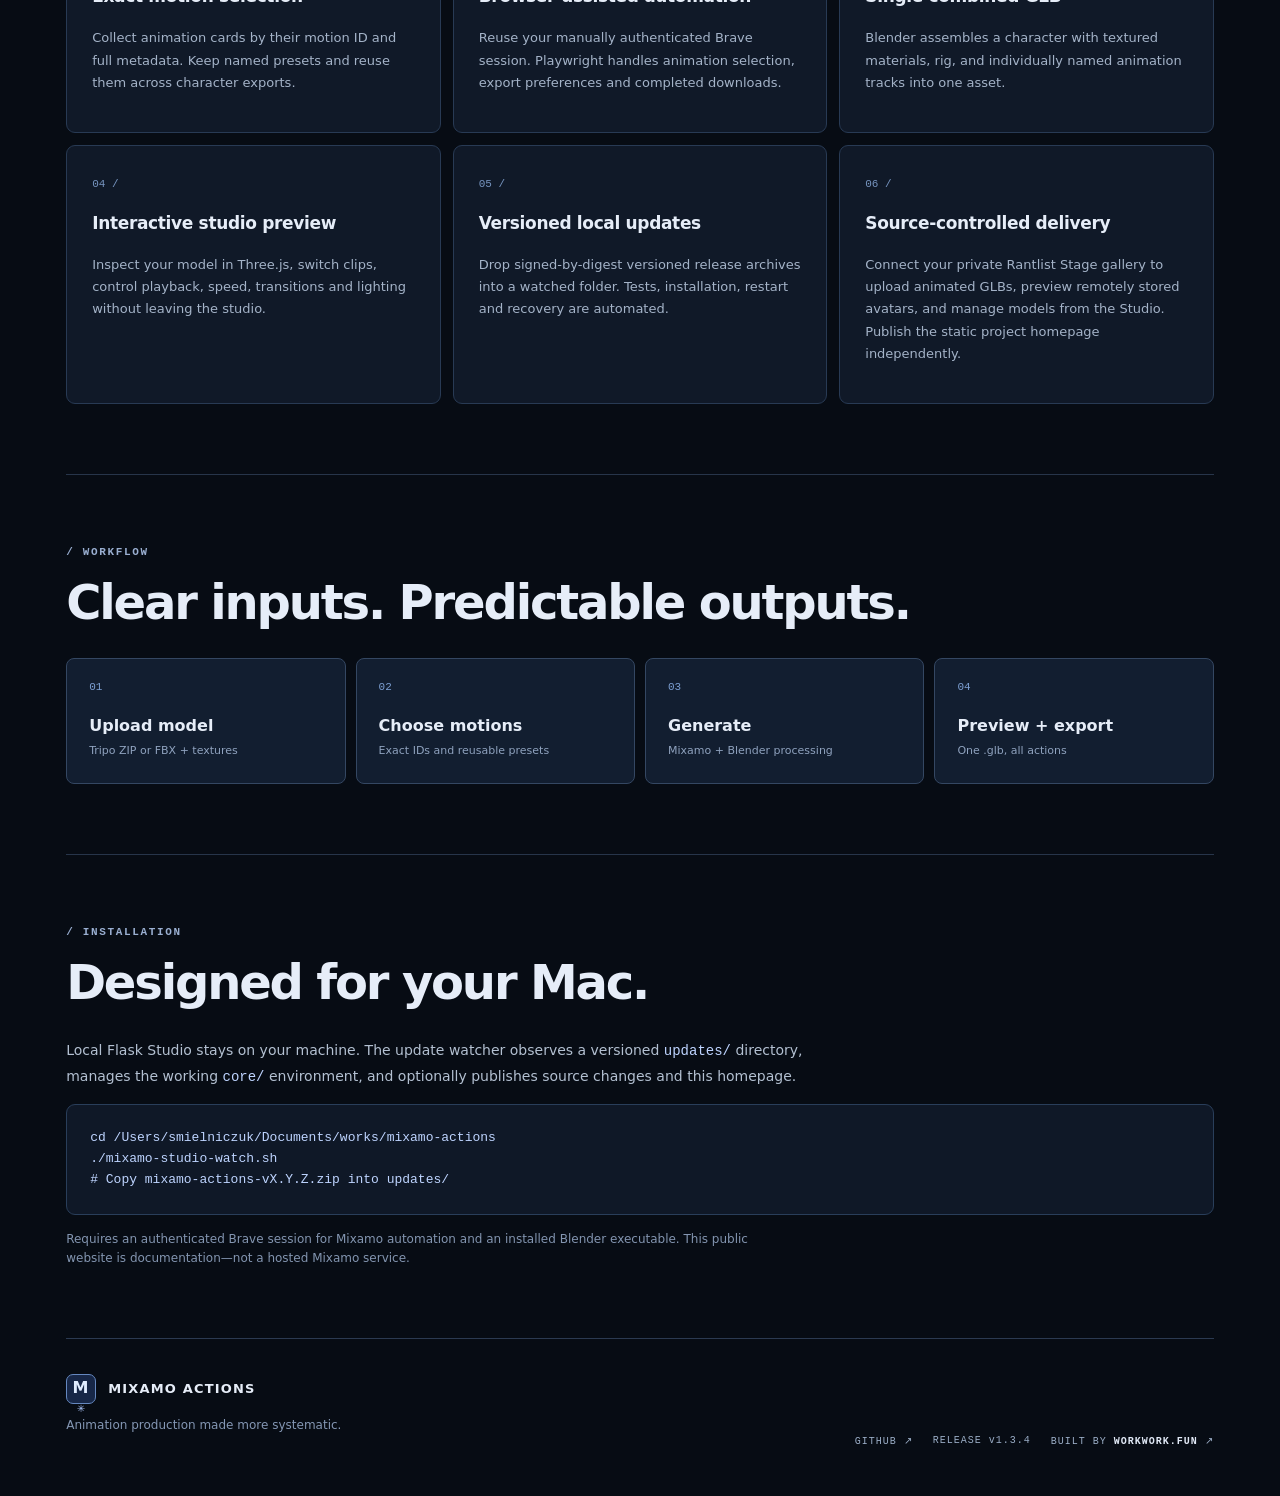
==== commit b8373b97: "release: mixamo-actions v1.3.4" ====
--- a/site/index.html
+++ b/site/index.html
@@ -11,7 +11,7 @@
 <div class="shell">
   <header><a class="brand" href="#top" aria-label="Mixamo Actions home"><span class="mark">M<span>✳</span></span><span>MIXAMO<span class="light">ACTIONS</span></span></a><nav><a href="#features">Features</a><a href="#workflow">Workflow</a><a href="#install">Install</a><a href="https://github.com/sylwesterdigital/mixamo-actions" rel="noopener noreferrer" target="_blank">GitHub ↗</a></nav></header>
   <main id="top"><section class="hero">
-    <div class="eyebrow"><span class="signal"></span> LOCAL-FIRST MOTION PIPELINE <span class="version" id="version">v1.3.3</span></div>
+    <div class="eyebrow"><span class="signal"></span> LOCAL-FIRST MOTION PIPELINE <span class="version" id="version">v1.3.4</span></div>
     <h1>From character ZIP<br>to <em>animation-ready</em> GLB.</h1>
     <p class="lead">A focused production studio for character rigging, exact Mixamo motion selection, FBX collection and a single Three.js-ready GLB with every action included.</p>
     <div class="hero-actions"><a class="action primary" href="https://github.com/sylwesterdigital/mixamo-actions" target="_blank" rel="noopener">View source on GitHub <span>↗</span></a><a class="action ghost" href="#install">Getting started →</a></div>
@@ -24,6 +24,6 @@
 ./mixamo-studio-watch.sh
 # Copy mixamo-actions-vX.Y.Z.zip into updates/</code></pre><div class="install-note">Requires an authenticated Brave session for Mixamo automation and an installed Blender executable. This public website is documentation—not a hosted Mixamo service.</div></section>
   </main>
-  <footer><div><span class="brand footer-brand"><span class="mark">M<span>✳</span></span>MIXAMO ACTIONS</span><p>Animation production made more systematic.</p></div><div class="footer-right"><a href="https://github.com/sylwesterdigital/mixamo-actions" target="_blank" rel="noopener">GITHUB ↗</a><span id="footerVersion">RELEASE v1.3.3</span><span>BUILT BY <a href="https://workwork.fun" target="_blank" rel="noopener"><strong>WORKWORK.FUN</strong> ↗</a></span></div></footer>
+  <footer><div><span class="brand footer-brand"><span class="mark">M<span>✳</span></span>MIXAMO ACTIONS</span><p>Animation production made more systematic.</p></div><div class="footer-right"><a href="https://github.com/sylwesterdigital/mixamo-actions" target="_blank" rel="noopener">GITHUB ↗</a><span id="footerVersion">RELEASE v1.3.4</span><span>BUILT BY <a href="https://workwork.fun" target="_blank" rel="noopener"><strong>WORKWORK.FUN</strong> ↗</a></span></div></footer>
 </div><script src="release.js" defer></script>
 </body></html>
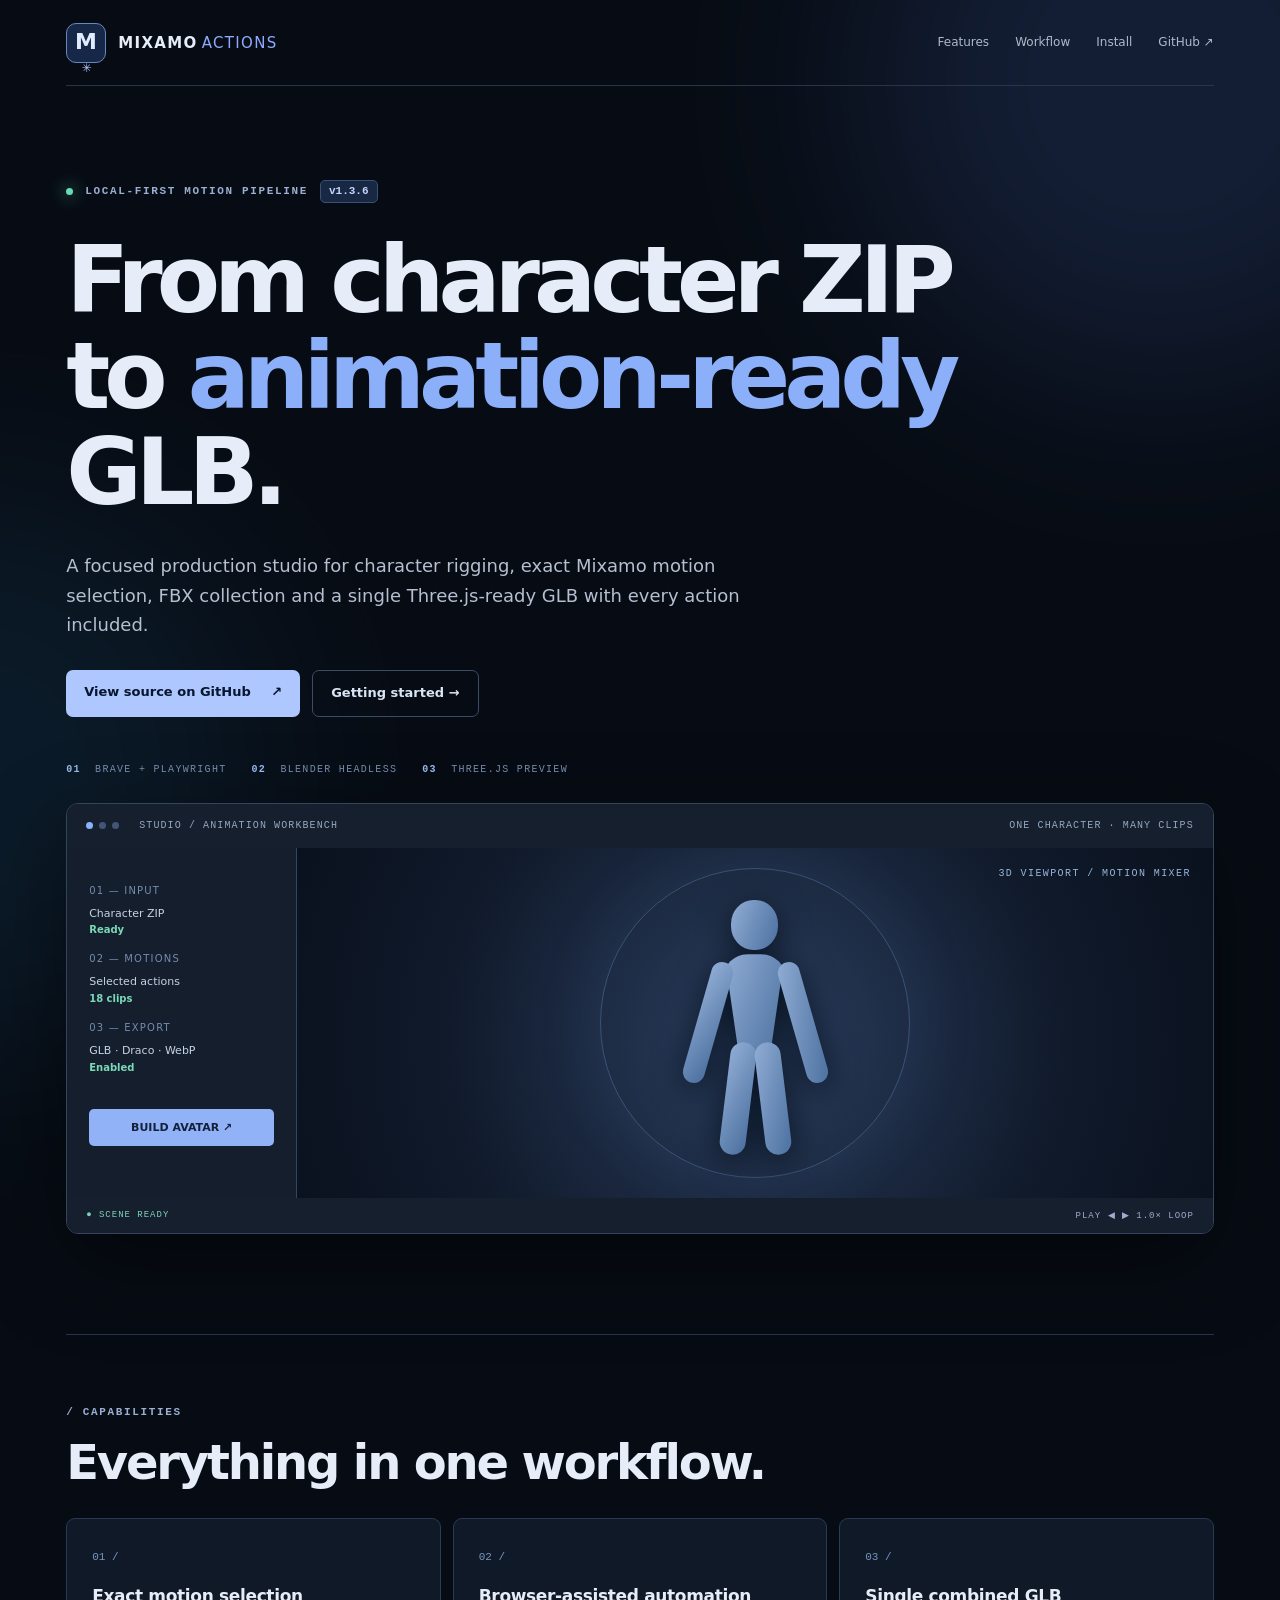
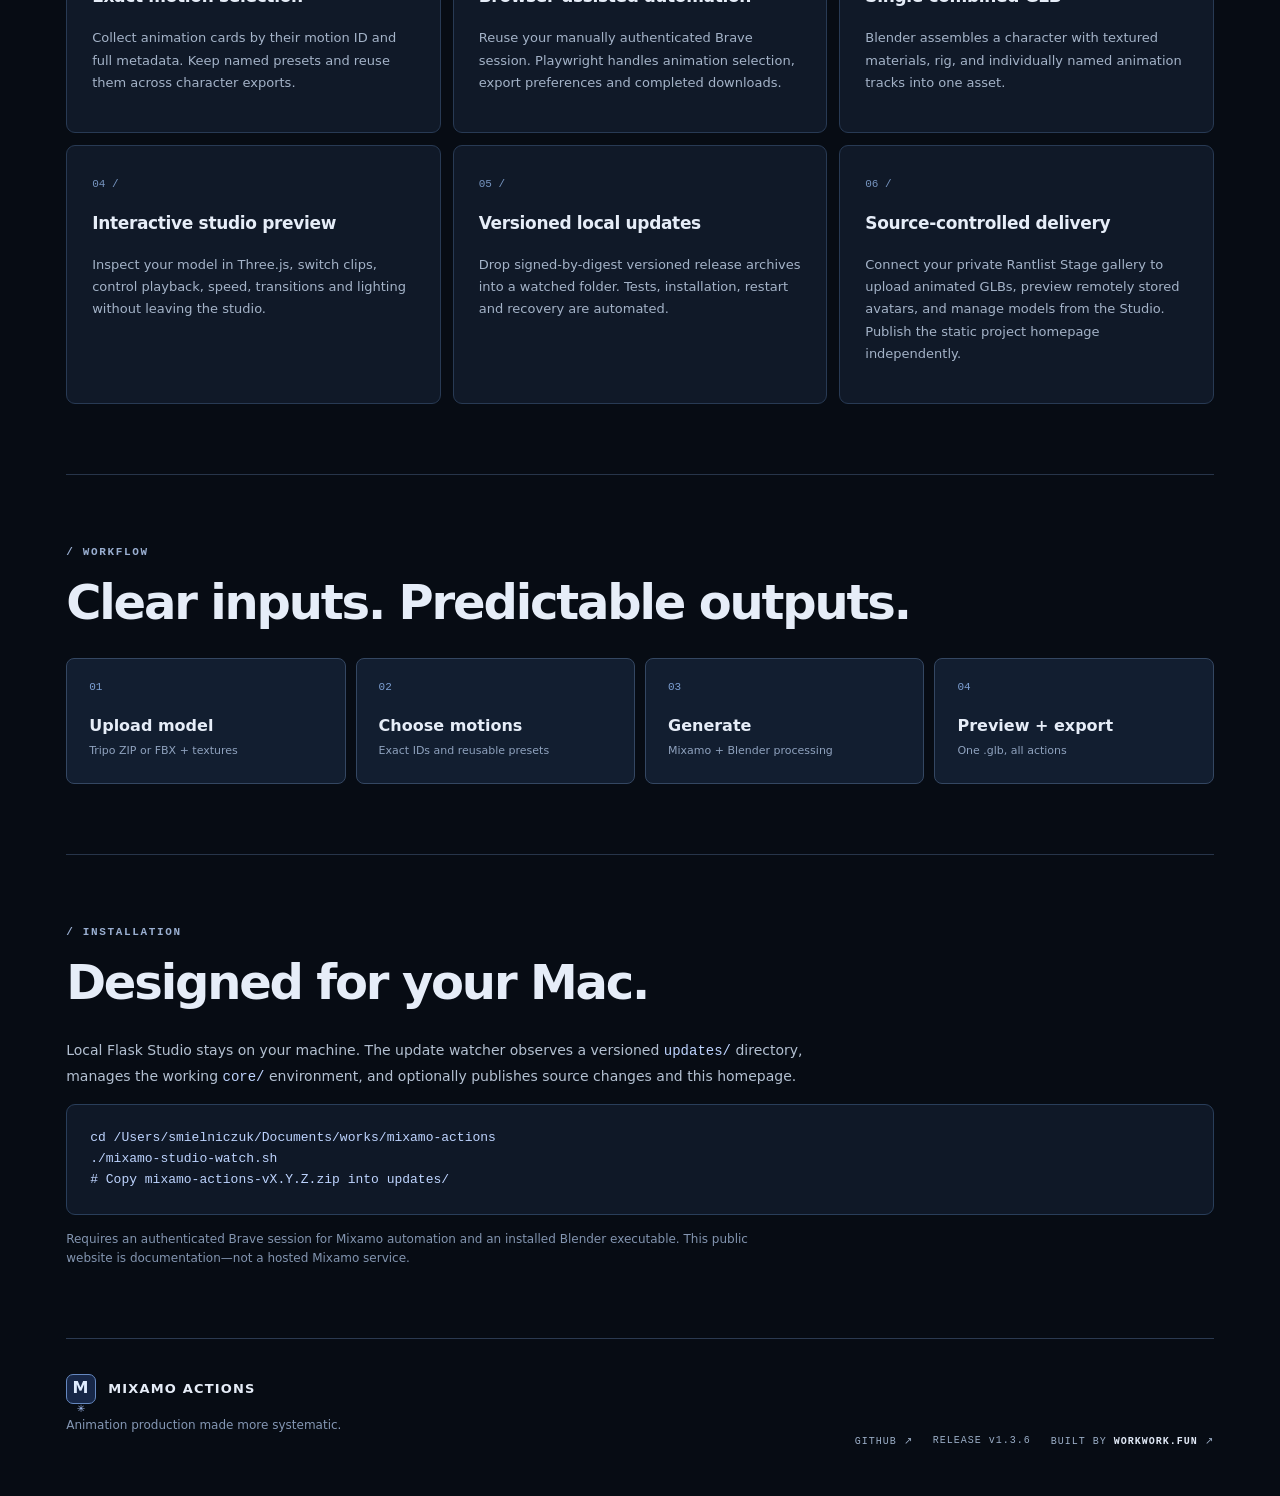
==== commit 01f73479: "release: mixamo-actions v1.3.6" ====
--- a/site/index.html
+++ b/site/index.html
@@ -11,7 +11,7 @@
 <div class="shell">
   <header><a class="brand" href="#top" aria-label="Mixamo Actions home"><span class="mark">M<span>✳</span></span><span>MIXAMO<span class="light">ACTIONS</span></span></a><nav><a href="#features">Features</a><a href="#workflow">Workflow</a><a href="#install">Install</a><a href="https://github.com/sylwesterdigital/mixamo-actions" rel="noopener noreferrer" target="_blank">GitHub ↗</a></nav></header>
   <main id="top"><section class="hero">
-    <div class="eyebrow"><span class="signal"></span> LOCAL-FIRST MOTION PIPELINE <span class="version" id="version">v1.3.4</span></div>
+    <div class="eyebrow"><span class="signal"></span> LOCAL-FIRST MOTION PIPELINE <span class="version" id="version">v1.3.6</span></div>
     <h1>From character ZIP<br>to <em>animation-ready</em> GLB.</h1>
     <p class="lead">A focused production studio for character rigging, exact Mixamo motion selection, FBX collection and a single Three.js-ready GLB with every action included.</p>
     <div class="hero-actions"><a class="action primary" href="https://github.com/sylwesterdigital/mixamo-actions" target="_blank" rel="noopener">View source on GitHub <span>↗</span></a><a class="action ghost" href="#install">Getting started →</a></div>
@@ -24,6 +24,6 @@
 ./mixamo-studio-watch.sh
 # Copy mixamo-actions-vX.Y.Z.zip into updates/</code></pre><div class="install-note">Requires an authenticated Brave session for Mixamo automation and an installed Blender executable. This public website is documentation—not a hosted Mixamo service.</div></section>
   </main>
-  <footer><div><span class="brand footer-brand"><span class="mark">M<span>✳</span></span>MIXAMO ACTIONS</span><p>Animation production made more systematic.</p></div><div class="footer-right"><a href="https://github.com/sylwesterdigital/mixamo-actions" target="_blank" rel="noopener">GITHUB ↗</a><span id="footerVersion">RELEASE v1.3.4</span><span>BUILT BY <a href="https://workwork.fun" target="_blank" rel="noopener"><strong>WORKWORK.FUN</strong> ↗</a></span></div></footer>
+  <footer><div><span class="brand footer-brand"><span class="mark">M<span>✳</span></span>MIXAMO ACTIONS</span><p>Animation production made more systematic.</p></div><div class="footer-right"><a href="https://github.com/sylwesterdigital/mixamo-actions" target="_blank" rel="noopener">GITHUB ↗</a><span id="footerVersion">RELEASE v1.3.6</span><span>BUILT BY <a href="https://workwork.fun" target="_blank" rel="noopener"><strong>WORKWORK.FUN</strong> ↗</a></span></div></footer>
 </div><script src="release.js" defer></script>
 </body></html>
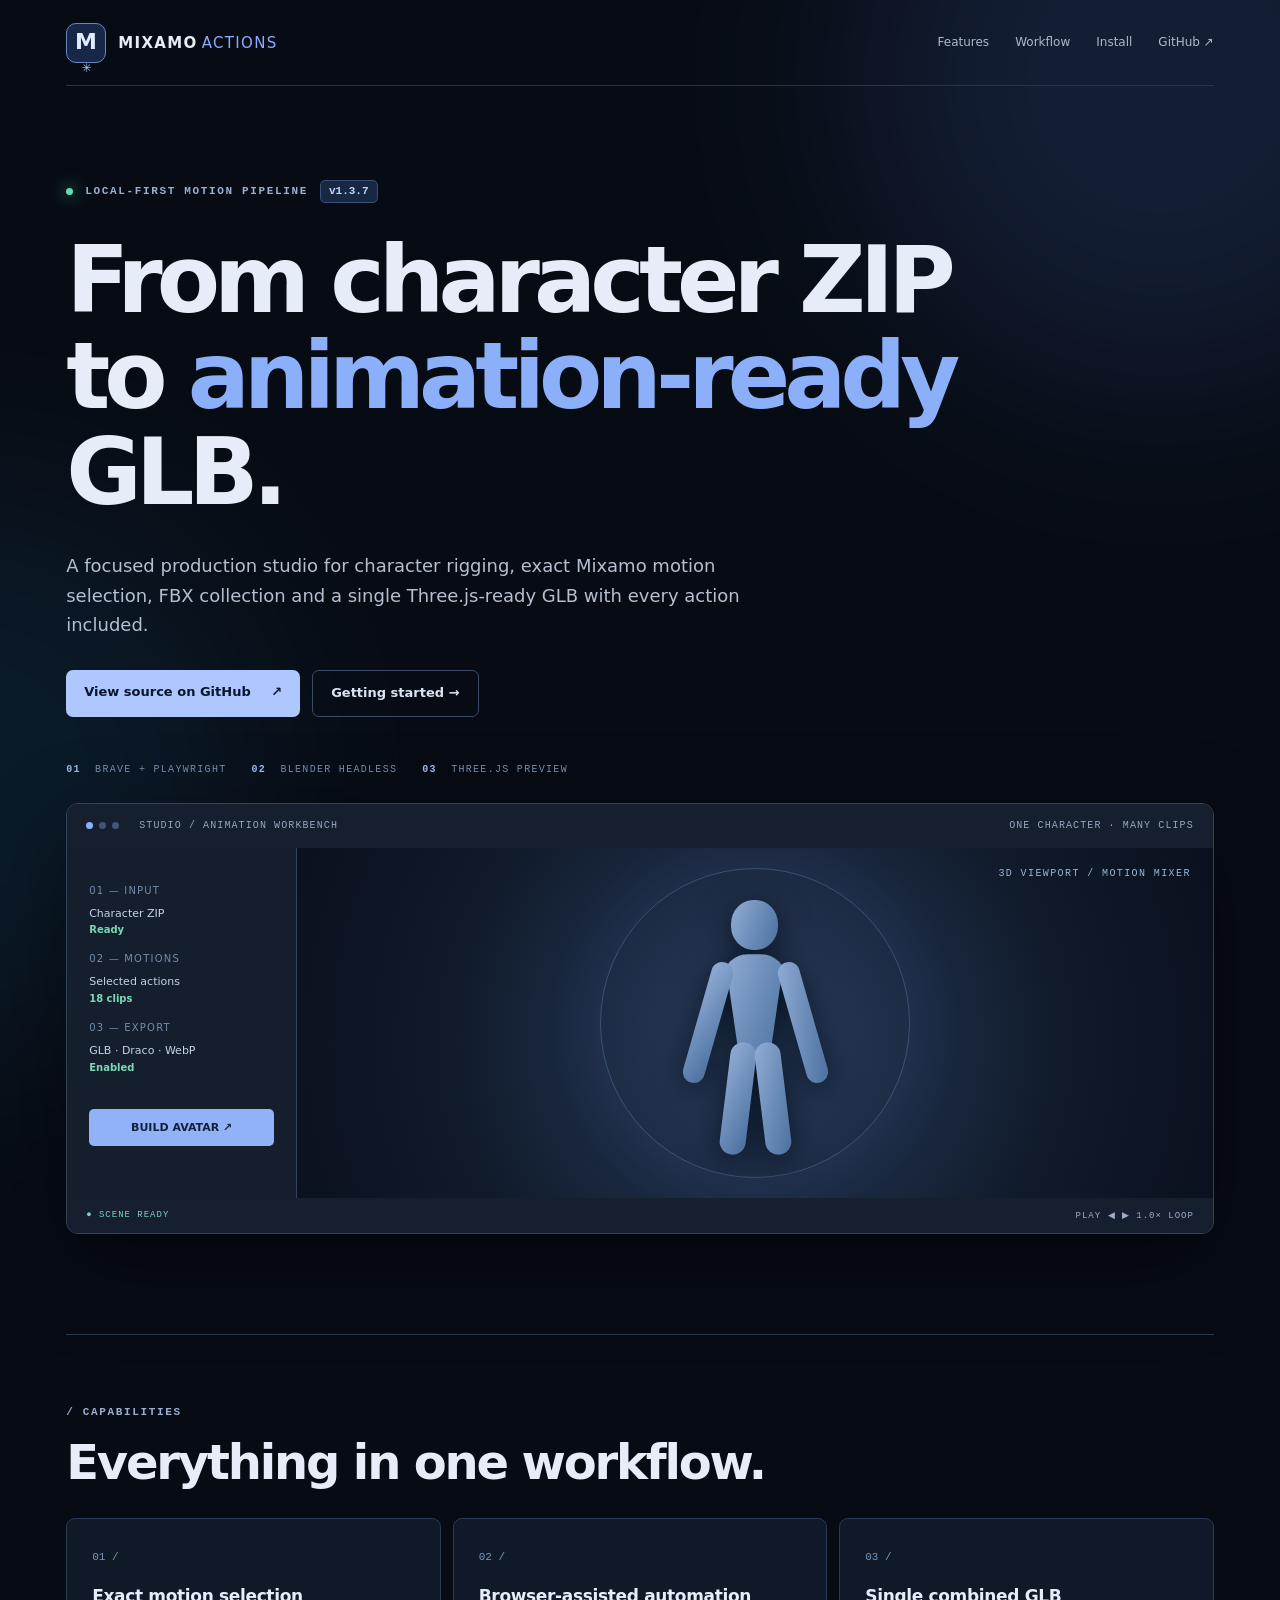
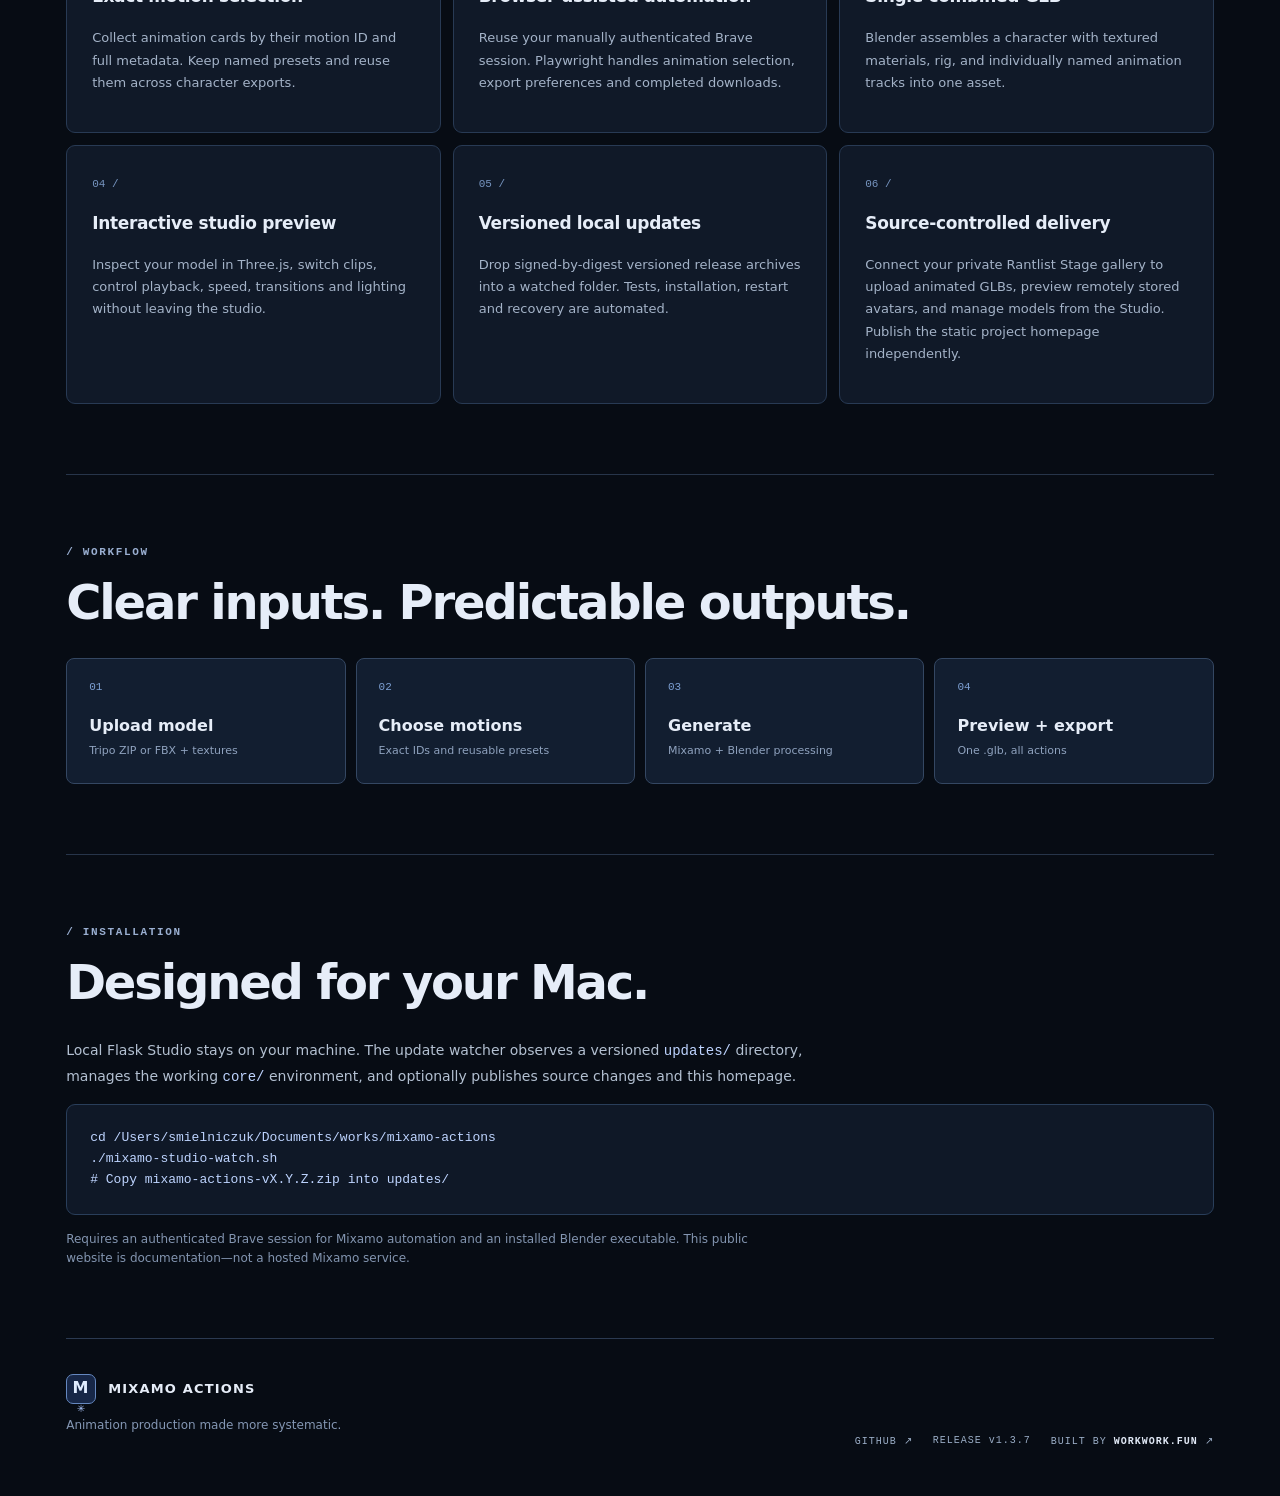
==== commit bae627bf: "release: mixamo-actions v1.3.7" ====
--- a/site/index.html
+++ b/site/index.html
@@ -11,7 +11,7 @@
 <div class="shell">
   <header><a class="brand" href="#top" aria-label="Mixamo Actions home"><span class="mark">M<span>✳</span></span><span>MIXAMO<span class="light">ACTIONS</span></span></a><nav><a href="#features">Features</a><a href="#workflow">Workflow</a><a href="#install">Install</a><a href="https://github.com/sylwesterdigital/mixamo-actions" rel="noopener noreferrer" target="_blank">GitHub ↗</a></nav></header>
   <main id="top"><section class="hero">
-    <div class="eyebrow"><span class="signal"></span> LOCAL-FIRST MOTION PIPELINE <span class="version" id="version">v1.3.6</span></div>
+    <div class="eyebrow"><span class="signal"></span> LOCAL-FIRST MOTION PIPELINE <span class="version" id="version">v1.3.7</span></div>
     <h1>From character ZIP<br>to <em>animation-ready</em> GLB.</h1>
     <p class="lead">A focused production studio for character rigging, exact Mixamo motion selection, FBX collection and a single Three.js-ready GLB with every action included.</p>
     <div class="hero-actions"><a class="action primary" href="https://github.com/sylwesterdigital/mixamo-actions" target="_blank" rel="noopener">View source on GitHub <span>↗</span></a><a class="action ghost" href="#install">Getting started →</a></div>
@@ -24,6 +24,6 @@
 ./mixamo-studio-watch.sh
 # Copy mixamo-actions-vX.Y.Z.zip into updates/</code></pre><div class="install-note">Requires an authenticated Brave session for Mixamo automation and an installed Blender executable. This public website is documentation—not a hosted Mixamo service.</div></section>
   </main>
-  <footer><div><span class="brand footer-brand"><span class="mark">M<span>✳</span></span>MIXAMO ACTIONS</span><p>Animation production made more systematic.</p></div><div class="footer-right"><a href="https://github.com/sylwesterdigital/mixamo-actions" target="_blank" rel="noopener">GITHUB ↗</a><span id="footerVersion">RELEASE v1.3.6</span><span>BUILT BY <a href="https://workwork.fun" target="_blank" rel="noopener"><strong>WORKWORK.FUN</strong> ↗</a></span></div></footer>
+  <footer><div><span class="brand footer-brand"><span class="mark">M<span>✳</span></span>MIXAMO ACTIONS</span><p>Animation production made more systematic.</p></div><div class="footer-right"><a href="https://github.com/sylwesterdigital/mixamo-actions" target="_blank" rel="noopener">GITHUB ↗</a><span id="footerVersion">RELEASE v1.3.7</span><span>BUILT BY <a href="https://workwork.fun" target="_blank" rel="noopener"><strong>WORKWORK.FUN</strong> ↗</a></span></div></footer>
 </div><script src="release.js" defer></script>
 </body></html>
